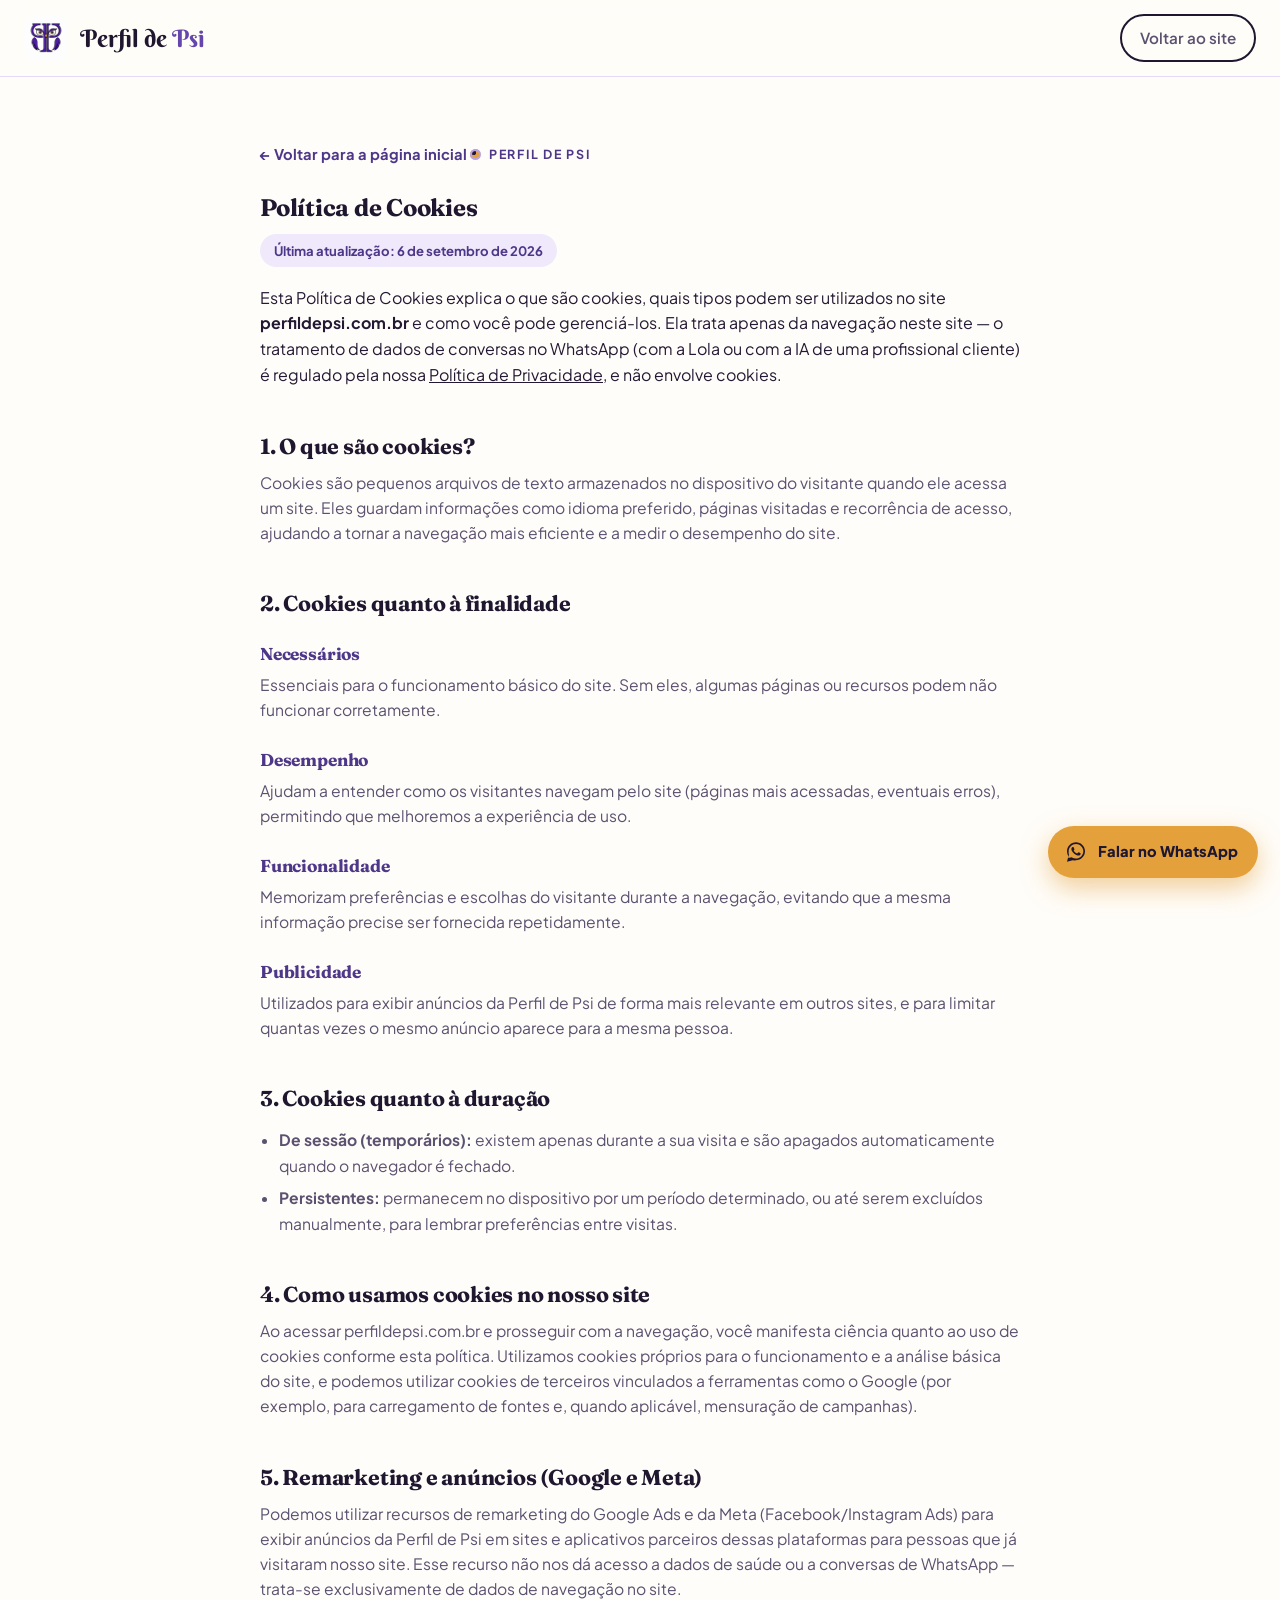
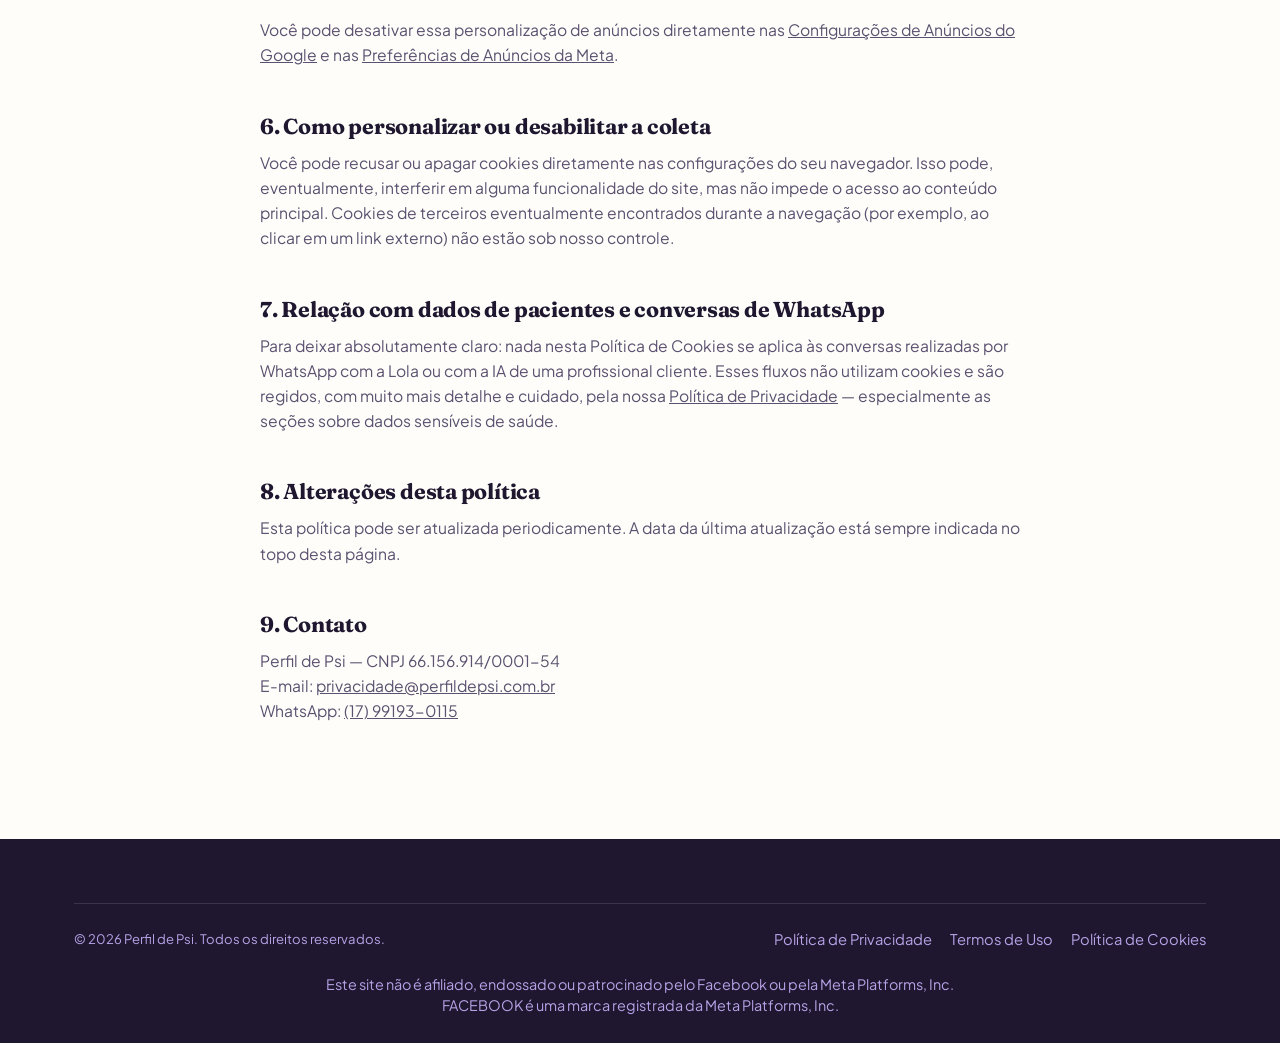
==== politica-de-cookies.html @ 1511a368 "Atualização 06/09" ====
<!DOCTYPE html>
<html lang="pt-BR">
<head>
<meta charset="UTF-8">
<meta name="viewport" content="width=device-width, initial-scale=1.0">
<title>Política de Cookies | Perfil de Psi</title>
<meta name="description" content="Política de Cookies da Perfil de Psi: o que são cookies, quais tipos usamos no site perfildepsi.com.br e como você pode gerenciar ou desabilitar sua coleta.">
<link rel="canonical" href="https://perfildepsi.com.br/politica-de-cookies.html">
<meta name="robots" content="index, follow">
<link rel="icon" type="image/png" href="/assets/favicon-64.png">
<link rel="preconnect" href="https://fonts.googleapis.com">
<link rel="preconnect" href="https://fonts.gstatic.com" crossorigin>
<link href="https://fonts.googleapis.com/css2?family=Fraunces:ital,opsz,wght@0,9..144,400;0,9..144,500;0,9..144,600;0,9..144,700;1,9..144,500&family=Plus+Jakarta+Sans:wght@400;500;600;700;800&family=Berkshire+Swash&display=swap" rel="stylesheet">
<link rel="stylesheet" href="/assets/style.css">
</head>
<body>

<header class="site-header">
  <div class="header-inner">
    <a href="/" class="brand" aria-label="Perfil de Psi — página inicial">
      <img src="/assets/logo-192.png" alt="Logotipo Perfil de Psi: coruja estilizada em lilás com olhos e bico em âmbar, formando as letras P e P" width="44" height="44">
      <span class="brand-word">Perfil de <em>Psi</em></span>
    </a>
    <nav class="main-nav is-open" aria-label="Navegação principal" style="position:static;display:flex;padding:0;">
      <a href="/" class="btn btn-ghost btn-sm">Voltar ao site</a>
    </nav>
  </div>
</header>

<main id="conteudo">
<section class="legal-page">
  <div class="container">
    <div class="legal-header">
      <a href="/" class="back-link">← Voltar para a página inicial</a>
      <p class="eyebrow">Perfil de Psi</p>
      <h1>Política de Cookies</h1>
      <p class="legal-updated">Última atualização: 6 de setembro de 2026</p>
      <p>Esta Política de Cookies explica o que são cookies, quais tipos podem ser utilizados no site <strong>perfildepsi.com.br</strong> e como você pode gerenciá-los. Ela trata apenas da navegação neste site — o tratamento de dados de conversas no WhatsApp (com a Lola ou com a IA de uma profissional cliente) é regulado pela nossa <a href="/politica-de-privacidade.html">Política de Privacidade</a>, e não envolve cookies.</p>
    </div>

    <div class="legal-body">

      <h2>1. O que são cookies?</h2>
      <p>Cookies são pequenos arquivos de texto armazenados no dispositivo do visitante quando ele acessa um site. Eles guardam informações como idioma preferido, páginas visitadas e recorrência de acesso, ajudando a tornar a navegação mais eficiente e a medir o desempenho do site.</p>

      <h2>2. Cookies quanto à finalidade</h2>
      <h3>Necessários</h3>
      <p>Essenciais para o funcionamento básico do site. Sem eles, algumas páginas ou recursos podem não funcionar corretamente.</p>
      <h3>Desempenho</h3>
      <p>Ajudam a entender como os visitantes navegam pelo site (páginas mais acessadas, eventuais erros), permitindo que melhoremos a experiência de uso.</p>
      <h3>Funcionalidade</h3>
      <p>Memorizam preferências e escolhas do visitante durante a navegação, evitando que a mesma informação precise ser fornecida repetidamente.</p>
      <h3>Publicidade</h3>
      <p>Utilizados para exibir anúncios da Perfil de Psi de forma mais relevante em outros sites, e para limitar quantas vezes o mesmo anúncio aparece para a mesma pessoa.</p>

      <h2>3. Cookies quanto à duração</h2>
      <ul>
        <li><strong>De sessão (temporários):</strong> existem apenas durante a sua visita e são apagados automaticamente quando o navegador é fechado.</li>
        <li><strong>Persistentes:</strong> permanecem no dispositivo por um período determinado, ou até serem excluídos manualmente, para lembrar preferências entre visitas.</li>
      </ul>

      <h2>4. Como usamos cookies no nosso site</h2>
      <p>Ao acessar perfildepsi.com.br e prosseguir com a navegação, você manifesta ciência quanto ao uso de cookies conforme esta política. Utilizamos cookies próprios para o funcionamento e a análise básica do site, e podemos utilizar cookies de terceiros vinculados a ferramentas como o Google (por exemplo, para carregamento de fontes e, quando aplicável, mensuração de campanhas).</p>

      <h2>5. Remarketing e anúncios (Google e Meta)</h2>
      <p>Podemos utilizar recursos de remarketing do Google Ads e da Meta (Facebook/Instagram Ads) para exibir anúncios da Perfil de Psi em sites e aplicativos parceiros dessas plataformas para pessoas que já visitaram nosso site. Esse recurso não nos dá acesso a dados de saúde ou a conversas de WhatsApp — trata-se exclusivamente de dados de navegação no site.</p>
      <p>Você pode desativar essa personalização de anúncios diretamente nas <a href="https://myadcenter.google.com/" target="_blank" rel="noopener">Configurações de Anúncios do Google</a> e nas <a href="https://www.facebook.com/adpreferences/ad_settings/" target="_blank" rel="noopener">Preferências de Anúncios da Meta</a>.</p>

      <h2>6. Como personalizar ou desabilitar a coleta</h2>
      <p>Você pode recusar ou apagar cookies diretamente nas configurações do seu navegador. Isso pode, eventualmente, interferir em alguma funcionalidade do site, mas não impede o acesso ao conteúdo principal. Cookies de terceiros eventualmente encontrados durante a navegação (por exemplo, ao clicar em um link externo) não estão sob nosso controle.</p>

      <h2>7. Relação com dados de pacientes e conversas de WhatsApp</h2>
      <p>Para deixar absolutamente claro: nada nesta Política de Cookies se aplica às conversas realizadas por WhatsApp com a Lola ou com a IA de uma profissional cliente. Esses fluxos não utilizam cookies e são regidos, com muito mais detalhe e cuidado, pela nossa <a href="/politica-de-privacidade.html">Política de Privacidade</a> — especialmente as seções sobre dados sensíveis de saúde.</p>

      <h2>8. Alterações desta política</h2>
      <p>Esta política pode ser atualizada periodicamente. A data da última atualização está sempre indicada no topo desta página.</p>

      <h2>9. Contato</h2>
      <p>Perfil de Psi — CNPJ 66.156.914/0001-54<br>
      E-mail: <a href="mailto:privacidade@perfildepsi.com.br">privacidade@perfildepsi.com.br</a><br>
      WhatsApp: <a href="https://wa.me/5517991930115">(17) 99193-0115</a></p>

    </div>
  </div>
</section>
</main>

<footer class="site-footer">
  <div class="container">
    <div class="footer-bottom">
      <span>© <span id="ano-atual">2026</span> Perfil de Psi. Todos os direitos reservados.</span>
      <span class="legal-links">
        <a href="/politica-de-privacidade.html">Política de Privacidade</a>
        <a href="/termos-de-uso.html">Termos de Uso</a>
        <a href="/politica-de-cookies.html">Política de Cookies</a>
      </span>
    </div>
    <p class="fb-disclaimer">Este site não é afiliado, endossado ou patrocinado pelo Facebook ou pela Meta Platforms, Inc. FACEBOOK é uma marca registrada da Meta Platforms, Inc.</p>
  </div>
</footer>

<a class="wa-float" href="https://wa.me/5517991930115?text=Ol%C3%A1%2C%20tenho%20uma%20d%C3%BAvida%20sobre%20cookies" target="_blank" rel="noopener" aria-label="Falar com a Perfil de Psi no WhatsApp">
  <svg viewBox="0 0 32 32" fill="currentColor" aria-hidden="true"><path d="M16.001 3C9.373 3 4 8.373 4 15c0 2.386.696 4.607 1.902 6.487L4 29l7.72-1.87A11.94 11.94 0 0016 27c6.628 0 12-5.373 12-12S22.629 3 16.001 3zm0 21.75c-1.976 0-3.83-.55-5.41-1.507l-.388-.232-4.59 1.112 1.146-4.47-.253-.408A9.71 9.71 0 016.25 15c0-5.376 4.375-9.75 9.751-9.75S25.75 9.624 25.75 15 21.377 24.75 16.001 24.75zm5.5-7.312c-.301-.151-1.784-.881-2.061-.981-.277-.101-.478-.151-.679.15-.202.302-.78.981-.957 1.183-.176.202-.352.227-.653.076-.301-.151-1.27-.468-2.42-1.49-.895-.798-1.5-1.784-1.676-2.085-.176-.302-.019-.465.132-.615.135-.135.301-.352.452-.529.15-.176.201-.302.301-.503.101-.202.05-.378-.025-.529-.076-.151-.679-1.636-.93-2.24-.245-.588-.494-.508-.679-.518-.176-.008-.377-.01-.578-.01-.202 0-.53.076-.807.378-.277.302-1.057 1.033-1.057 2.518s1.082 2.92 1.233 3.121c.151.202 2.13 3.253 5.16 4.562.721.311 1.283.497 1.722.636.723.23 1.381.198 1.901.12.58-.087 1.784-.729 2.036-1.433.251-.703.251-1.306.176-1.433-.075-.126-.276-.201-.577-.352z"/></svg>
  <span>Falar no WhatsApp</span>
</a>

<script src="/assets/main.js"></script>
</body>
</html>
---- assets/style.css ----
/* ==========================================================================
   Perfil de Psi — Design System
   Paleta: lilás profundo (identidade da logo) + âmbar (bico/olhos da coruja)
   Tipografia: Fraunces (display, editorial e acolhedora) + Plus Jakarta Sans (leitura/UI)
   ========================================================================== */

:root{
  --lilac-950:#1F1730;
  --lilac-900:#2C1F49;
  --lilac-800:#3D2B68;
  --lilac-700:#4E3789;
  --lilac-600:#6446AC;
  --lilac-500:#7C5CC4;
  --lilac-300:#B7A2E6;
  --lilac-100:#EFE9FB;
  --lilac-50:#F8F5FD;
  --amber-600:#C9821E;
  --amber-500:#E4A13B;
  --amber-300:#F2C879;
  --amber-100:#FCEFD9;
  --ink:#241934;
  --ink-soft:#5B5170;
  --paper:#FFFDF9;
  --white:#FFFFFF;
  --line:#E4DAF6;
  --shadow-sm:0 2px 10px rgba(44,31,73,.08);
  --shadow-md:0 12px 32px rgba(44,31,73,.14);
  --shadow-lg:0 24px 60px rgba(31,23,48,.22);
  --radius-sm:12px;
  --radius-md:20px;
  --radius-lg:32px;
  --font-display:"Fraunces", "Iowan Old Style", Georgia, serif;
  --font-logo:"Berkshire Swash", "Fraunces", cursive;
  --font-body:"Plus Jakarta Sans", -apple-system, BlinkMacSystemFont, "Segoe UI", sans-serif;
  --maxw:1180px;
}

*,*::before,*::after{box-sizing:border-box;}
html{scroll-behavior:smooth;}
@media (prefers-reduced-motion: reduce){
  html{scroll-behavior:auto;}
  *,*::before,*::after{animation-duration:.001ms !important;animation-iteration-count:1 !important;transition-duration:.001ms !important;scroll-behavior:auto !important;}
}

body{
  margin:0;
  font-family:var(--font-body);
  color:var(--ink);
  background:var(--paper);
  -webkit-font-smoothing:antialiased;
  line-height:1.6;
}

img{max-width:100%;display:block;}
a{color:inherit;}
h1,h2,h3,h4{
  font-family:var(--font-display);
  color:var(--lilac-950);
  margin:0 0 .5em;
  line-height:1.12;
  letter-spacing:-.01em;
}
p{margin:0 0 1em;}
.container{max-width:var(--maxw);margin:0 auto;padding:0 24px;}
.visually-hidden{position:absolute;width:1px;height:1px;overflow:hidden;clip:rect(0 0 0 0);white-space:nowrap;}
:focus-visible{outline:3px solid var(--amber-500);outline-offset:3px;border-radius:4px;}

/* ---------- Eyebrow / labels (motivo: olhar atento da coruja) ---------- */
.eyebrow{
  display:inline-flex;align-items:center;gap:8px;
  font-family:var(--font-body);
  font-weight:700;
  font-size:.78rem;
  letter-spacing:.14em;
  text-transform:uppercase;
  color:var(--lilac-700);
  margin-bottom:14px;
}
.eyebrow::before{
  content:"";
  width:11px;height:11px;border-radius:50%;
  background:radial-gradient(circle at 35% 35%, var(--ink) 0 2px, var(--amber-500) 2.5px 6px, transparent 6px);
  box-shadow:0 0 0 2px var(--lilac-300) inset;
  flex:none;
}

/* ---------- Buttons ---------- */
.btn{
  display:inline-flex;align-items:center;justify-content:center;gap:10px;
  font-family:var(--font-body);font-weight:700;font-size:1rem;
  padding:14px 26px;border-radius:999px;border:2px solid transparent;
  cursor:pointer;text-decoration:none;transition:transform .18s ease, box-shadow .18s ease, background .18s ease, color .18s ease;
  white-space:nowrap;
}
.btn:hover{transform:translateY(-2px);}
.btn-primary{background:var(--amber-500);color:var(--lilac-950);box-shadow:var(--shadow-sm);}
.btn-primary:hover{background:var(--amber-300);box-shadow:var(--shadow-md);}
.btn-amber{background:var(--amber-500);color:var(--lilac-950);box-shadow:var(--shadow-sm);}
.btn-amber:hover{background:var(--amber-300);box-shadow:var(--shadow-md);}
.btn-ghost{background:transparent;color:var(--lilac-950);border-color:var(--lilac-950);}
.btn-ghost:hover{background:var(--lilac-950);color:var(--white);}
.btn-sm{padding:10px 18px;font-size:.9rem;}
.btn-block{width:100%;}

/* ---------- Header ---------- */
.site-header{
  position:sticky;top:0;z-index:50;
  background:rgba(255,253,249,.88);
  backdrop-filter:saturate(160%) blur(10px);
  border-bottom:1px solid var(--line);
}
.header-inner{display:flex;align-items:center;justify-content:space-between;gap:24px;padding:14px 24px;}
.brand{display:flex;align-items:center;gap:12px;text-decoration:none;}
.brand img{width:44px;height:44px;border-radius:10px;}
.brand-word{font-family:var(--font-logo);font-weight:400;font-size:1.5rem;color:var(--lilac-950);letter-spacing:0;line-height:1;}
.brand-word em{font-style:normal;color:var(--lilac-600);}
.main-nav{display:flex;align-items:center;gap:30px;}
.main-nav ul{list-style:none;display:flex;gap:26px;margin:0;padding:0;}
.main-nav a{text-decoration:none;font-weight:600;font-size:.95rem;color:var(--ink-soft);transition:color .15s;}
.main-nav a:hover{color:var(--lilac-700);}
.nav-toggle{display:none;background:none;border:2px solid var(--lilac-950);border-radius:10px;padding:8px 10px;cursor:pointer;}
.nav-toggle span{display:block;width:22px;height:2px;background:var(--lilac-950);margin:4px 0;}

/* ---------- Hero ---------- */
.hero{
  position:relative;
  overflow:hidden;
  padding:76px 0 90px;
  background:
    radial-gradient(700px 420px at 82% -10%, var(--amber-100) 0%, transparent 60%),
    radial-gradient(900px 640px at -10% 10%, var(--lilac-100) 0%, transparent 55%),
    var(--paper);
}
.hero-grid{display:grid;grid-template-columns:1.05fr .95fr;gap:56px;align-items:center;}
.hero h1{font-size:clamp(2.3rem,4.2vw,3.6rem);}
.hero h1 .accent{color:var(--lilac-600);font-style:italic;font-optical-sizing:none;font-variation-settings:"opsz" 60,"wght" 500;}
.hero-sub{font-size:1.14rem;color:var(--ink-soft);max-width:52ch;margin-bottom:28px;}
.hero-ctas{display:flex;flex-wrap:wrap;gap:14px;margin-bottom:28px;}
.hero-trust{display:flex;flex-wrap:wrap;gap:10px 22px;font-size:.88rem;color:var(--ink-soft);font-weight:600;}
.hero-trust span{display:inline-flex;align-items:center;gap:8px;}
.hero-trust .dot{width:7px;height:7px;border-radius:50%;background:var(--amber-500);}
.hero-art{
  position:relative;
  aspect-ratio:1/1;
  border-radius:var(--radius-lg);
  background:linear-gradient(155deg, var(--lilac-800), var(--lilac-950) 68%);
  display:flex;align-items:center;justify-content:center;
  box-shadow:var(--shadow-lg);
  isolation:isolate;
}
.hero-art::before{
  content:"";position:absolute;inset:0;border-radius:inherit;
  background:radial-gradient(220px 220px at 30% 20%, rgba(228,161,59,.28), transparent 60%);
  z-index:0;
}
.hero-art img{width:100%;height:100%;object-fit:cover;position:relative;z-index:1;border-radius:inherit;}
.hero-art-caption{
  position:absolute;bottom:20px;left:20px;right:20px;
  color:var(--lilac-100);font-size:.82rem;font-weight:600;
  background:rgba(0,0,0,.18);backdrop-filter:blur(4px);
  padding:12px 16px;border-radius:var(--radius-sm);z-index:1;
}

/* ---------- Section basics ---------- */
section{padding:88px 0;}
.section-lilac{background:var(--lilac-100);}
.section-dark{background:var(--lilac-950);color:var(--lilac-100);}
.section-dark h2,.section-dark h3{color:var(--white);}
.section-head{max-width:680px;margin:0 auto 52px;text-align:center;}
.section-head h2{font-size:clamp(1.7rem,3vw,2.5rem);}
.section-head p{color:var(--ink-soft);font-size:1.06rem;}
.section-dark .section-head p{color:var(--lilac-300);}
.section-dark .eyebrow{color:var(--amber-300);}

/* ---------- Ethics strip ---------- */
.ethics-strip{
  background:var(--lilac-950);color:var(--lilac-100);
  padding:16px 0;font-size:.86rem;font-weight:600;
  border-bottom:3px solid var(--amber-500);
}
.ethics-strip .container{display:flex;align-items:center;gap:12px;flex-wrap:wrap;justify-content:center;text-align:center;}
.ethics-strip strong{color:var(--amber-300);}

/* ---------- Cards / services ---------- */
.grid-services{display:grid;grid-template-columns:repeat(auto-fit,minmax(280px,1fr));gap:26px;}
.card{
  background:var(--white);border:1px solid var(--line);border-radius:var(--radius-md);
  padding:32px 28px;box-shadow:var(--shadow-sm);
  display:flex;flex-direction:column;gap:14px;
  transition:transform .2s ease, box-shadow .2s ease;
}
.card:hover{transform:translateY(-4px);box-shadow:var(--shadow-md);}
.card-icon{
  width:52px;height:52px;border-radius:14px;
  background:var(--lilac-100);
  display:flex;align-items:center;justify-content:center;
  color:var(--lilac-700);flex:none;
}
.card-icon svg{width:26px;height:26px;}
.card h3{font-size:1.28rem;margin-bottom:2px;}
.card-tag{font-size:.74rem;font-weight:800;letter-spacing:.08em;text-transform:uppercase;color:var(--amber-600);}
.card p.desc{color:var(--ink-soft);font-size:.98rem;margin-bottom:4px;}
.card ul.features{list-style:none;margin:0 0 10px;padding:0;display:flex;flex-direction:column;gap:8px;}
.card ul.features li{font-size:.92rem;color:var(--ink-soft);display:flex;gap:9px;align-items:flex-start;}
.card ul.features li::before{content:"";width:6px;height:6px;border-radius:50%;background:var(--amber-500);margin-top:.55em;flex:none;}
.price-box{
  margin-top:auto;padding-top:16px;border-top:1px dashed var(--line);
  display:flex;flex-direction:column;gap:2px;
}
.price-box .price{font-family:var(--font-display);font-size:1.7rem;color:var(--lilac-950);font-weight:600;}
.price-box .price small{display:block;font-family:var(--font-body);font-size:.62em;font-weight:700;color:var(--ink-soft);letter-spacing:.02em;margin-bottom:4px;}
.price-box .price-note{font-size:.82rem;color:var(--ink-soft);}

/* Featured (CRM) card */
.card-featured{
  grid-column:1/-1;
  background:linear-gradient(155deg, var(--lilac-900), var(--lilac-700));
  color:var(--lilac-100);
  border:none;
  display:grid;grid-template-columns:1.3fr 1fr;gap:36px;align-items:center;
  padding:44px;
}
.card-featured h3{color:var(--white);font-size:1.9rem;}
.card-featured p{color:var(--lilac-300);}
.card-featured .card-tag{color:var(--amber-300);}
.card-featured ul.features li{color:var(--lilac-100);}
.card-featured ul.features li::before{background:var(--amber-500);}
.card-featured .price-box{border-top-color:rgba(255,255,255,.2);}
.card-featured .price-box .price{color:var(--white);}
.card-featured .price-box .price small{color:var(--lilac-100);}
.card-featured .price-box .price-note{color:var(--lilac-300);}
.card-featured-side{background:rgba(255,255,255,.06);border:1px solid rgba(255,255,255,.14);border-radius:var(--radius-md);padding:26px;}

/* ---------- Planos interativos + calculadora ---------- */
.plans-grid{display:grid;grid-template-columns:repeat(2,1fr);gap:18px;}
.plan-card{position:relative;display:block;cursor:pointer;}
.plan-card input.plan-check{position:absolute;opacity:0;width:1px;height:1px;}
.plan-card-inner{
  height:100%;background:var(--white);border:2px solid var(--line);border-radius:var(--radius-md);
  padding:22px;display:flex;flex-direction:column;gap:10px;
  transition:border-color .15s ease, box-shadow .15s ease, transform .15s ease;
}
.plan-card:hover .plan-card-inner{border-color:var(--lilac-300);}
.plan-card input.plan-check:checked ~ .plan-card-inner,
.plan-card input.plan-check:focus-visible ~ .plan-card-inner{
  border-color:var(--lilac-600);box-shadow:var(--shadow-md);background:var(--lilac-50);
}
.plan-check-icon{
  position:absolute;top:18px;right:18px;width:24px;height:24px;border-radius:7px;
  border:2px solid var(--line);background:var(--white);
  display:flex;align-items:center;justify-content:center;flex:none;transition:.15s;
}
.plan-check-icon::after{
  content:"";width:12px;height:7px;border-left:3px solid var(--white);border-bottom:3px solid var(--white);
  transform:rotate(-45deg) translateY(-1px);opacity:0;
}
.plan-card input.plan-check:checked ~ .plan-card-inner .plan-check-icon{background:var(--lilac-600);border-color:var(--lilac-600);}
.plan-card input.plan-check:checked ~ .plan-card-inner .plan-check-icon::after{opacity:1;}
.plan-tag{font-size:.72rem;font-weight:800;letter-spacing:.08em;text-transform:uppercase;color:var(--amber-600);padding-right:34px;}
.plan-card h3{font-size:1.16rem;margin-bottom:0;}
.plan-desc{color:var(--ink-soft);font-size:.9rem;margin:0;}
.plan-price-row{margin-top:auto;padding-top:14px;border-top:1px dashed var(--line);display:flex;flex-wrap:wrap;gap:16px;}
.plan-price-block{display:flex;flex-direction:column;gap:1px;}
.plan-price-label{font-size:.7rem;font-weight:800;letter-spacing:.04em;text-transform:uppercase;color:var(--ink-soft);}
.plan-price-value{font-family:var(--font-display);font-size:1.36rem;color:var(--lilac-950);font-weight:600;}
.plan-price-value small{font-family:var(--font-body);font-size:.6em;font-weight:700;color:var(--ink-soft);}
.plan-price-installment{font-size:.74rem;color:var(--ink-soft);}
.plan-pack-picker{display:flex;gap:8px;flex-wrap:wrap;margin-top:2px;}
.plan-pack-picker label{
  border:1.5px solid var(--line);border-radius:999px;padding:6px 12px;font-size:.78rem;font-weight:700;
  color:var(--ink-soft);cursor:pointer;transition:.15s;
}
.plan-pack-picker input{position:absolute;opacity:0;width:1px;height:1px;}
.plan-pack-picker input:checked + span{color:inherit;}
.plan-pack-picker label:has(input:checked){background:var(--lilac-600);border-color:var(--lilac-600);color:var(--white);}
.plan-card.plan-card-wide{grid-column:1/-1;}
.plan-card.plan-card-wide .plan-card-inner{flex-direction:row;align-items:center;gap:28px;}
.plan-card.plan-card-wide .plan-card-text{flex:1.3;}
.plan-card.plan-card-wide .plan-price-row{flex-direction:column;border-top:none;padding-top:0;margin-top:0;flex:1;border-left:1px dashed var(--line);padding-left:24px;}

.plan-calculator{
  margin-top:34px;background:var(--lilac-950);border-radius:var(--radius-lg);padding:34px;color:var(--lilac-100);
}
.calc-header h3{color:var(--white);font-size:1.25rem;margin-bottom:4px;}
.calc-header p{color:var(--lilac-300);font-size:.92rem;margin:0;}
.calc-selected{list-style:none;margin:18px 0;padding:0;display:flex;flex-wrap:wrap;gap:8px;}
.calc-selected li{background:rgba(255,255,255,.09);border:1px solid rgba(255,255,255,.14);border-radius:999px;padding:6px 14px;font-size:.82rem;font-weight:600;}
.calc-totals{display:grid;grid-template-columns:1fr 1fr;gap:22px;margin:20px 0 26px;}
.calc-total-label{font-size:.72rem;font-weight:800;letter-spacing:.06em;text-transform:uppercase;color:var(--amber-300);margin-bottom:8px;}
.calc-toggle{display:inline-flex;background:rgba(255,255,255,.09);border-radius:999px;padding:3px;margin-bottom:10px;gap:2px;}
.calc-toggle-btn{border:none;background:transparent;color:var(--lilac-300);font-size:.74rem;font-weight:700;padding:6px 12px;border-radius:999px;cursor:pointer;}
.calc-toggle-btn.is-active{background:var(--amber-500);color:var(--lilac-950);}
.calc-total-value{font-family:var(--font-display);font-size:1.9rem;color:var(--white);}
.calc-total-value small{font-family:var(--font-body);font-size:.5em;color:var(--lilac-300);font-weight:700;}
.calc-total-note{font-size:.78rem;color:var(--lilac-300);margin-top:4px;}
#calc-cta{font-size:1rem;}
@media (max-width:700px){
  .plans-grid{grid-template-columns:repeat(2,1fr);gap:10px;}
  .plan-card-inner{padding:14px;gap:6px;border-radius:var(--radius-sm);}
  .plan-tag{font-size:.6rem;padding-right:26px;}
  .plan-card h3{font-size:.92rem;line-height:1.2;}
  .plan-desc{display:none;}
  .plan-price-value{font-size:1.02rem;}
  .plan-price-label{font-size:.58rem;}
  .plan-price-installment{font-size:.62rem;}
  .plan-check-icon{width:19px;height:19px;top:10px;right:10px;}
  .plan-price-row{gap:8px;padding-top:8px;}
  .plan-card.plan-card-wide{grid-column:span 2;}
  .plan-card.plan-card-wide .plan-card-inner{flex-direction:column;align-items:stretch;}
  .plan-card.plan-card-wide .plan-price-row{border-left:none;border-top:1px dashed var(--line);padding-left:0;padding-top:8px;flex-direction:row;flex-wrap:wrap;}
  .calc-totals{grid-template-columns:1fr;gap:16px;}
  .plan-calculator{padding:20px;}
}

/* ---------- Steps / process ---------- */
.steps{display:grid;grid-template-columns:repeat(auto-fit,minmax(230px,1fr));gap:0;counter-reset:step;}
.step{position:relative;padding:0 22px 0 0;}
.step:not(:last-child)::after{
  content:"";position:absolute;top:26px;right:-13px;width:26px;height:2px;
  background:repeating-linear-gradient(90deg, var(--lilac-300) 0 6px, transparent 6px 11px);
  display:none;
}
@media (min-width:900px){.step:not(:last-child)::after{display:block;}}
.step-num{
  counter-increment:step;
  width:52px;height:52px;border-radius:50%;
  background:var(--lilac-950);color:var(--amber-300);
  display:flex;align-items:center;justify-content:center;
  font-family:var(--font-display);font-size:1.3rem;margin-bottom:16px;
}
.step-num::before{content:counter(step);}
.step h3{font-size:1.14rem;}
.step p{color:var(--ink-soft);font-size:.94rem;}

/* ---------- FAQ ---------- */
.faq{max-width:800px;margin:0 auto;display:flex;flex-direction:column;gap:14px;}
.faq details{background:var(--white);border:1px solid var(--line);border-radius:var(--radius-sm);padding:6px 22px;}
.faq summary{cursor:pointer;padding:16px 0;font-weight:700;font-size:1.02rem;list-style:none;display:flex;justify-content:space-between;gap:16px;align-items:center;}
.faq summary::-webkit-details-marker{display:none;}
.faq summary::after{content:"+";font-size:1.4rem;color:var(--lilac-600);flex:none;}
.faq details[open] summary::after{content:"–";}
.faq details p{color:var(--ink-soft);padding-bottom:18px;margin:0;}

/* ---------- CTA band ---------- */
.cta-band{
  background:linear-gradient(120deg, var(--lilac-950), var(--lilac-800));
  border-radius:var(--radius-lg);
  padding:56px;display:flex;align-items:center;justify-content:space-between;gap:30px;flex-wrap:wrap;
  color:var(--white);
}
.cta-band h2{color:var(--white);font-size:clamp(1.5rem,2.6vw,2.1rem);margin-bottom:6px;}
.cta-band p{color:var(--lilac-300);margin:0;}

/* ---------- Footer ---------- */
.site-footer{background:var(--lilac-950);color:var(--lilac-300);padding:64px 0 26px;}
.footer-grid{display:grid;grid-template-columns:1.4fr 1fr 1fr 1fr;gap:40px;margin-bottom:48px;}
.footer-brand{display:flex;align-items:center;gap:10px;margin-bottom:14px;}
.footer-brand img{width:38px;height:38px;border-radius:9px;}
.footer-brand span{font-family:var(--font-logo);font-weight:400;color:var(--white);font-size:1.35rem;}
.site-footer p{font-size:.9rem;color:var(--lilac-300);}
.site-footer h4{color:var(--white);font-family:var(--font-body);font-size:.82rem;letter-spacing:.08em;text-transform:uppercase;margin-bottom:16px;}
.site-footer ul{list-style:none;margin:0;padding:0;display:flex;flex-direction:column;gap:10px;}
.site-footer a{color:var(--lilac-300);text-decoration:none;font-size:.92rem;}
.site-footer a:hover{color:var(--amber-300);}
.footer-social{display:flex;flex-direction:column;gap:12px;}
.footer-social a{display:flex;align-items:center;gap:10px;}
.footer-social svg{width:20px;height:20px;flex:none;color:var(--lilac-300);transition:color .15s;}
.footer-social a:hover svg{color:var(--amber-300);}
.footer-bottom{border-top:1px solid rgba(255,255,255,.12);padding-top:24px;display:flex;flex-wrap:wrap;gap:14px;justify-content:space-between;font-size:.82rem;color:var(--lilac-300)/70;}
.footer-bottom .legal-links{display:flex;gap:18px;flex-wrap:wrap;}
.fb-disclaimer{font-size:.74rem;color:rgba(183,162,230,.55);text-align:center;margin:22px auto 0;max-width:680px;line-height:1.5;}

/* ---------- WhatsApp float button ---------- */
.wa-float{
  position:fixed;right:22px;bottom:22px;z-index:60;
  display:flex;align-items:center;gap:10px;
  background:var(--amber-500);color:var(--lilac-950);text-decoration:none;
  padding:14px 20px 14px 16px;border-radius:999px;
  box-shadow:0 10px 26px rgba(228,161,59,.5);
  font-weight:800;font-size:.92rem;
  animation:wa-pop .5s ease .3s both;
}
.wa-float svg{width:24px;height:24px;flex:none;color:var(--lilac-950);}
.wa-float:hover{background:var(--amber-300);}
@keyframes wa-pop{from{transform:translateY(16px);opacity:0;}to{transform:translateY(0);opacity:1;}}
@media (max-width:600px){
  .wa-float span{display:none;}
  .wa-float{padding:14px;}
}

/* ---------- Páginas de oferta (landing pages estratégicas) ---------- */
.offer-hero{
  padding:64px 0 70px;
  background:
    radial-gradient(700px 420px at 82% -10%, var(--amber-100) 0%, transparent 60%),
    radial-gradient(900px 640px at -10% 10%, var(--lilac-100) 0%, transparent 55%),
    var(--paper);
}
.offer-badge{
  display:inline-block;background:var(--lilac-950);color:var(--amber-300);
  font-size:.76rem;font-weight:800;letter-spacing:.06em;text-transform:uppercase;
  padding:7px 16px;border-radius:999px;margin-bottom:16px;
}
.offer-hero h1{font-size:clamp(2rem,3.6vw,3.1rem);max-width:16ch;}
.offer-hero .hero-sub{max-width:58ch;}
.offer-not-badge{
  display:inline-flex;align-items:center;gap:8px;font-size:.86rem;color:var(--ink-soft);
  background:var(--white);border:1px solid var(--line);border-radius:999px;padding:8px 16px;margin-top:6px;
}

.avatar-check{list-style:none;margin:0;padding:0;display:grid;grid-template-columns:repeat(auto-fit,minmax(230px,1fr));gap:12px;}
.avatar-check li{
  display:flex;gap:10px;align-items:flex-start;background:var(--white);border:1px solid var(--line);
  border-radius:var(--radius-sm);padding:16px 18px;font-size:.94rem;color:var(--ink);font-weight:600;
}
.avatar-check li::before{content:"✓";color:var(--white);background:var(--lilac-600);width:20px;height:20px;border-radius:50%;flex:none;display:flex;align-items:center;justify-content:center;font-size:.72rem;margin-top:1px;}

.diag-questions{list-style:none;margin:0;padding:0;display:flex;flex-direction:column;gap:0;border-top:1px solid var(--line);}
.diag-questions li{display:flex;gap:16px;padding:16px 0;border-bottom:1px solid var(--line);font-size:.96rem;}
.diag-questions li strong{flex:none;width:120px;color:var(--lilac-700);font-size:.78rem;font-weight:800;letter-spacing:.04em;text-transform:uppercase;}
.diag-questions li span{color:var(--ink-soft);}

.funnel-stepper{display:flex;flex-wrap:wrap;gap:10px;justify-content:center;}
.funnel-stepper .fs-step{
  flex:1 1 110px;text-align:center;padding:16px 10px;border-radius:var(--radius-sm);
  background:rgba(255,255,255,.06);border:1px solid rgba(255,255,255,.14);color:var(--lilac-300);font-size:.82rem;font-weight:700;
  position:relative;
}
.funnel-stepper .fs-step.is-active{background:var(--amber-500);color:var(--lilac-950);border-color:var(--amber-500);}
.funnel-stepper .fs-step .fs-num{display:block;font-family:var(--font-display);font-size:1.1rem;margin-bottom:4px;}

.guarantee-list{list-style:none;margin:0;padding:0;display:grid;grid-template-columns:repeat(auto-fit,minmax(260px,1fr));gap:14px;}
.guarantee-list li{display:flex;gap:12px;background:var(--white);border:1px solid var(--line);border-radius:var(--radius-sm);padding:16px 18px;font-size:.92rem;color:var(--ink-soft);}
.guarantee-list li::before{content:"⚙";flex:none;color:var(--lilac-600);font-size:1.1rem;}

.kpi-grid{display:grid;grid-template-columns:repeat(auto-fit,minmax(200px,1fr));gap:14px;}
.kpi-card{background:rgba(255,255,255,.06);border:1px solid rgba(255,255,255,.14);border-radius:var(--radius-sm);padding:18px;}
.kpi-card .kpi-stage{font-size:.7rem;font-weight:800;letter-spacing:.06em;text-transform:uppercase;color:var(--amber-300);margin-bottom:6px;}
.kpi-card p{color:var(--lilac-100);font-size:.92rem;margin:0;}

.no-promise-note{
  background:var(--amber-100);border:1px solid var(--amber-300);border-radius:var(--radius-sm);
  padding:16px 20px;font-size:.9rem;color:var(--ink);display:flex;gap:12px;align-items:flex-start;
}
.no-promise-note strong{color:var(--amber-600);}

.offer-nav-back{display:inline-flex;align-items:center;gap:8px;color:var(--lilac-700);font-weight:700;text-decoration:none;font-size:.9rem;}
.offer-cta-sticky-note{font-size:.82rem;color:var(--ink-soft);margin-top:10px;}

@media (max-width:760px){
  .funnel-stepper{gap:6px;}
  .funnel-stepper .fs-step{font-size:.72rem;padding:10px 6px;flex-basis:auto;}
  .diag-questions li{flex-direction:column;gap:4px;}
  .diag-questions li strong{width:auto;}
}

/* ---------- Planos em 3 colunas (pricing cards) ---------- */
.pricing-grid{display:grid;grid-template-columns:repeat(3,1fr);gap:24px;align-items:stretch;}
.price-card{
  background:var(--lilac-950);border:1px solid rgba(255,255,255,.12);border-radius:var(--radius-lg);
  padding:36px 30px;color:var(--lilac-100);display:flex;flex-direction:column;gap:18px;position:relative;
}
.price-card.is-ideal{border-color:var(--amber-500);box-shadow:0 0 0 1px var(--amber-500),var(--shadow-lg);}
.price-badge{
  position:absolute;top:-14px;left:50%;transform:translateX(-50%);
  background:var(--amber-500);color:var(--lilac-950);font-size:.72rem;font-weight:800;
  letter-spacing:.06em;text-transform:uppercase;padding:6px 18px;border-radius:999px;white-space:nowrap;
}
.price-card h3{color:var(--white);font-size:1.5rem;margin-bottom:0;}
.price-card .price-for{color:var(--amber-300);font-weight:700;font-size:.92rem;margin:0;}
.price-checklist{list-style:none;margin:0;padding:0;display:flex;flex-direction:column;gap:11px;flex:1;}
.price-checklist li{display:flex;gap:10px;font-size:.9rem;color:var(--lilac-100);align-items:flex-start;line-height:1.45;}
.price-checklist li::before{content:"✓";color:var(--amber-400,#E4A13B);font-weight:800;flex:none;margin-top:1px;}
.price-checklist li.is-inherit{color:var(--lilac-300);font-style:italic;font-size:.83rem;padding-top:2px;border-top:1px dashed rgba(255,255,255,.15);margin-top:2px;}
.price-checklist li.is-inherit::before{content:"";}
@media (max-width:900px){
  .pricing-grid{grid-template-columns:1fr;gap:40px;}
  .price-card.is-ideal{order:-1;}
}

/* ---------- Legal pages ---------- */
.legal-page{padding:64px 0 100px;}
.legal-header{max-width:760px;margin:0 auto 40px;}
.legal-header .eyebrow{color:var(--lilac-700);}
.legal-body{max-width:760px;margin:0 auto;}
.legal-body h2{font-size:1.35rem;margin-top:2.2em;}
.legal-body h3{font-size:1.08rem;margin-top:1.6em;color:var(--lilac-700);}
.legal-body p,.legal-body li{color:var(--ink-soft);font-size:.98rem;}
.legal-body ul{padding-left:1.2em;}
.legal-body li{margin-bottom:.5em;}
.legal-updated{display:inline-block;background:var(--lilac-100);color:var(--lilac-700);font-weight:700;font-size:.82rem;padding:6px 14px;border-radius:999px;margin-bottom:18px;}
.back-link{display:inline-flex;align-items:center;gap:8px;color:var(--lilac-700);font-weight:700;text-decoration:none;margin-bottom:28px;font-size:.92rem;}
.back-link:hover{color:var(--lilac-950);}

/* ---------- Utilities / responsive ---------- */
@media (max-width:980px){
  .hero-grid{grid-template-columns:1fr;}
  .hero-art{max-width:420px;margin:0 auto;}
  .card-featured{grid-template-columns:1fr;}
  .footer-grid{grid-template-columns:1fr 1fr;}
}
@media (max-width:760px){
  .main-nav{position:fixed;inset:70px 0 0 0;background:var(--paper);flex-direction:column;align-items:flex-start;padding:30px 24px;display:none;overflow-y:auto;}
  .main-nav.is-open{display:flex;}
  .main-nav ul{flex-direction:column;gap:6px;width:100%;}
  .main-nav ul a{display:block;padding:14px 4px;border-bottom:1px solid var(--line);}
  .main-nav .btn{width:100%;margin-top:14px;}
  .nav-toggle{display:block;}
  section{padding:60px 0;}
  .cta-band{padding:34px 26px;}
  .footer-grid{grid-template-columns:1fr;gap:30px;}
}
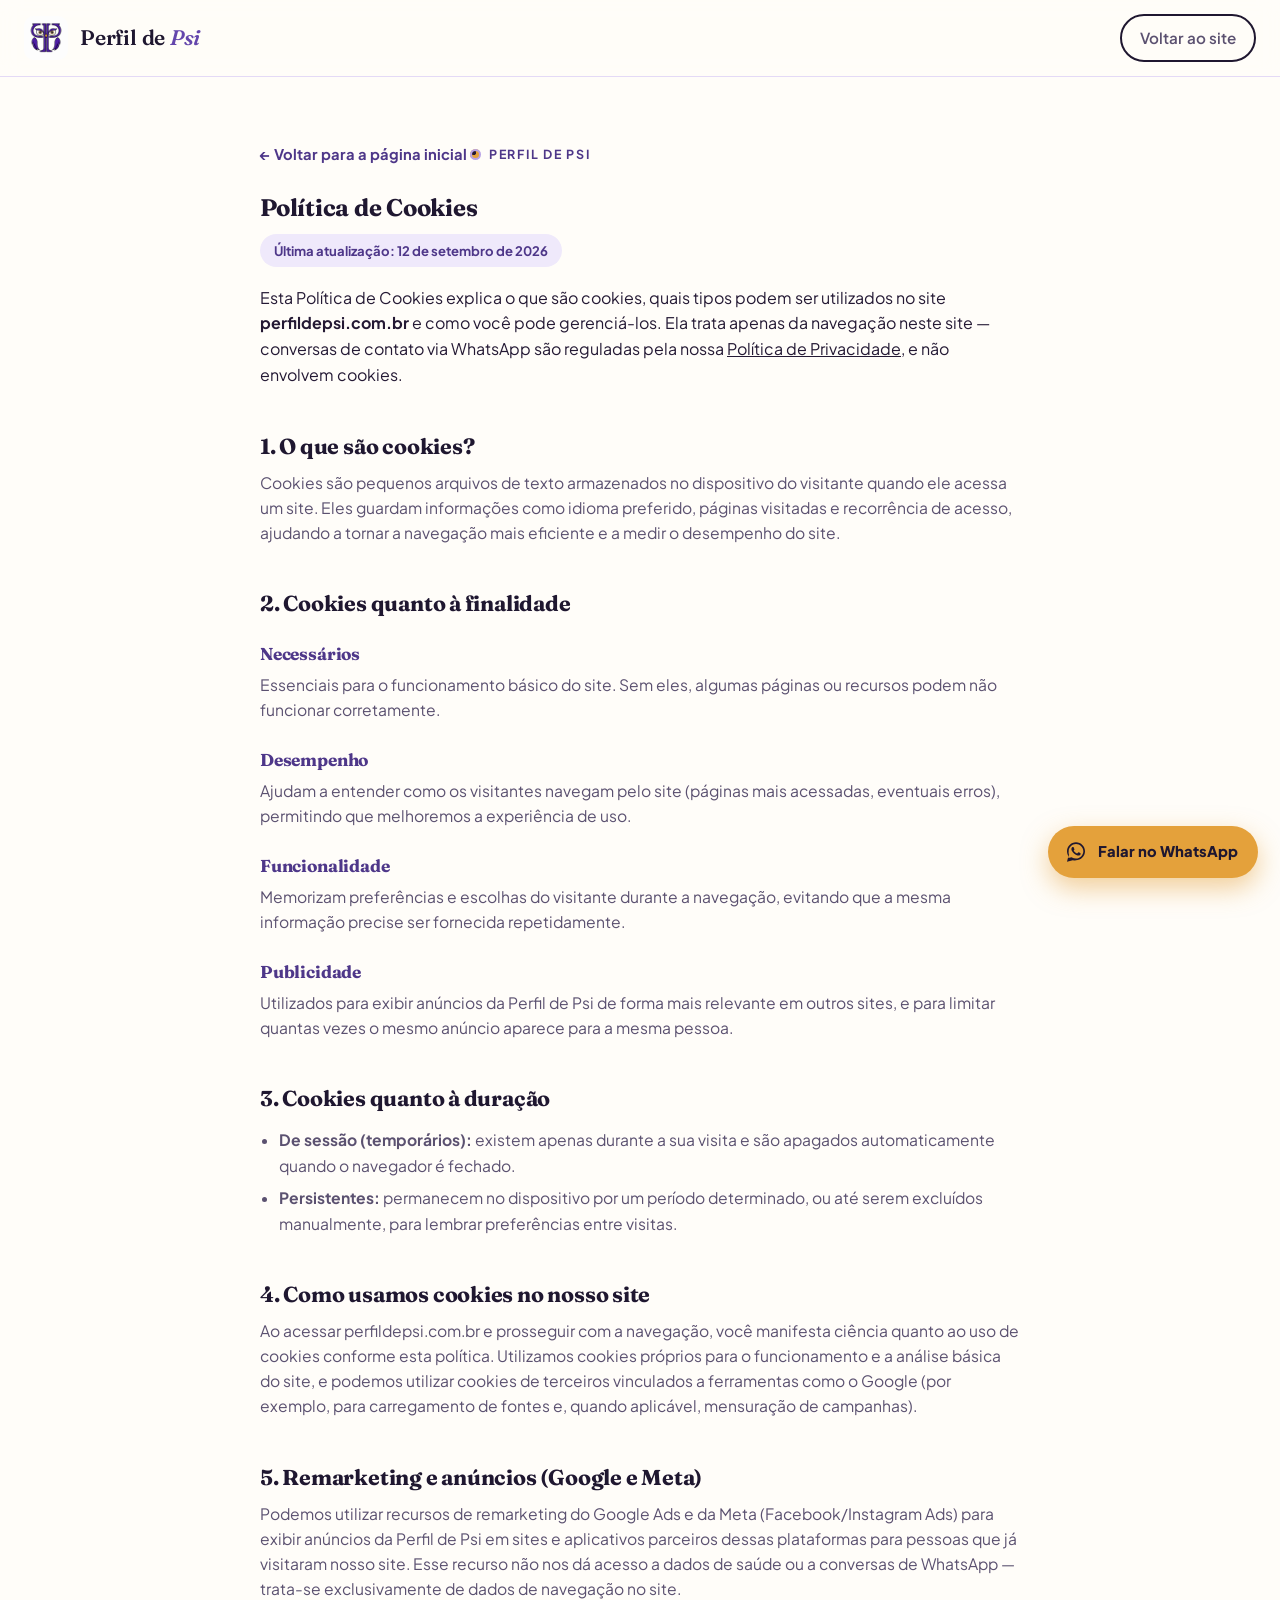
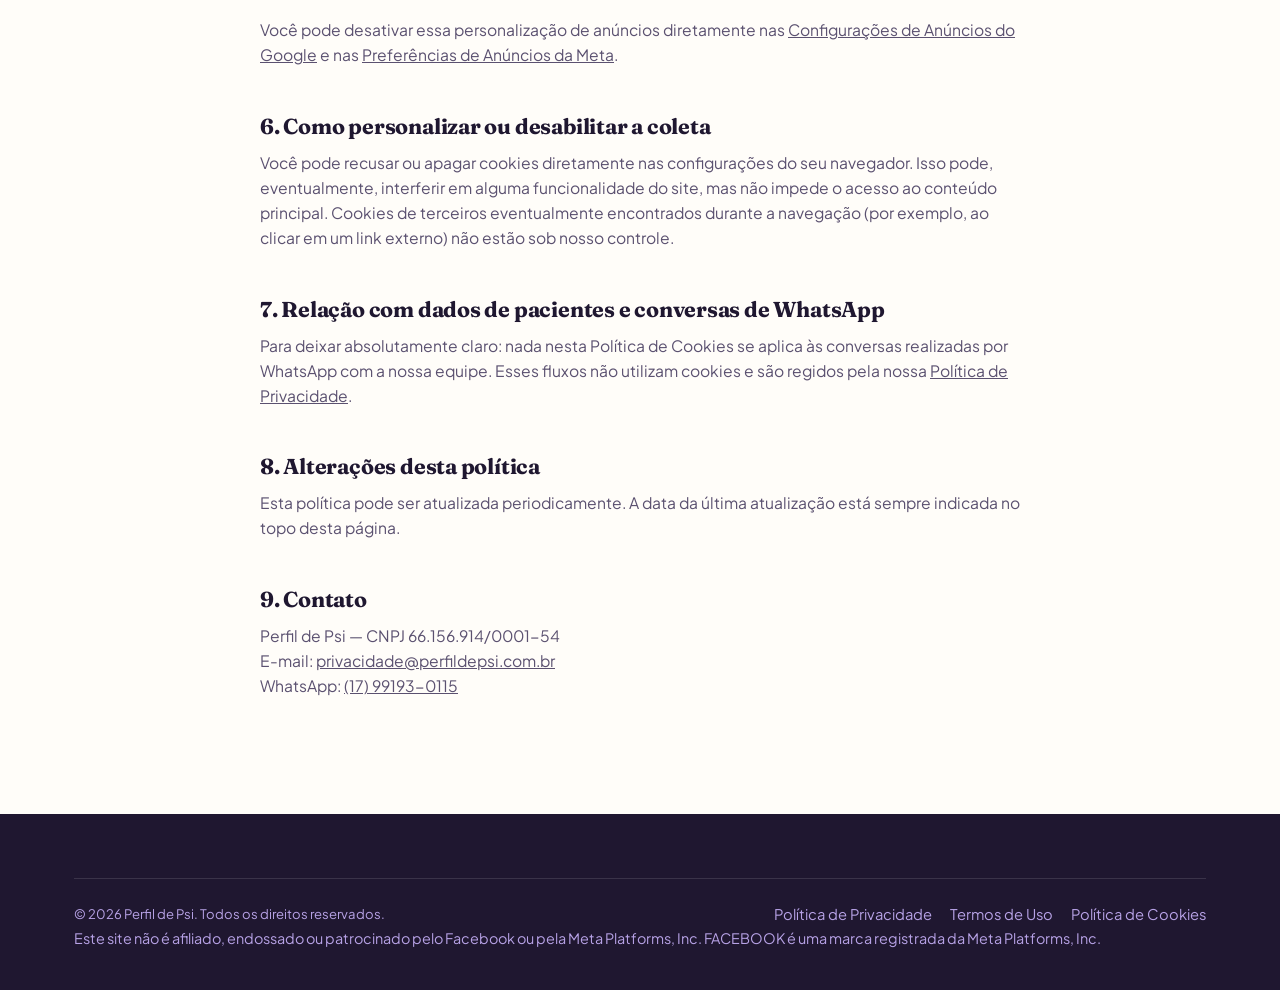
==== commit da28ecab: "12/09" ====
--- a/politica-de-cookies.html
+++ b/politica-de-cookies.html
@@ -34,8 +34,8 @@
       <a href="/" class="back-link">← Voltar para a página inicial</a>
       <p class="eyebrow">Perfil de Psi</p>
       <h1>Política de Cookies</h1>
-      <p class="legal-updated">Última atualização: 6 de setembro de 2026</p>
-      <p>Esta Política de Cookies explica o que são cookies, quais tipos podem ser utilizados no site <strong>perfildepsi.com.br</strong> e como você pode gerenciá-los. Ela trata apenas da navegação neste site — o tratamento de dados de conversas no WhatsApp (com a Lola ou com a IA de uma profissional cliente) é regulado pela nossa <a href="/politica-de-privacidade.html">Política de Privacidade</a>, e não envolve cookies.</p>
+      <p class="legal-updated">Última atualização: 12 de setembro de 2026</p>
+      <p>Esta Política de Cookies explica o que são cookies, quais tipos podem ser utilizados no site <strong>perfildepsi.com.br</strong> e como você pode gerenciá-los. Ela trata apenas da navegação neste site — conversas de contato via WhatsApp são reguladas pela nossa <a href="/politica-de-privacidade.html">Política de Privacidade</a>, e não envolvem cookies.</p>
     </div>
 
     <div class="legal-body">
@@ -70,7 +70,7 @@
       <p>Você pode recusar ou apagar cookies diretamente nas configurações do seu navegador. Isso pode, eventualmente, interferir em alguma funcionalidade do site, mas não impede o acesso ao conteúdo principal. Cookies de terceiros eventualmente encontrados durante a navegação (por exemplo, ao clicar em um link externo) não estão sob nosso controle.</p>
 
       <h2>7. Relação com dados de pacientes e conversas de WhatsApp</h2>
-      <p>Para deixar absolutamente claro: nada nesta Política de Cookies se aplica às conversas realizadas por WhatsApp com a Lola ou com a IA de uma profissional cliente. Esses fluxos não utilizam cookies e são regidos, com muito mais detalhe e cuidado, pela nossa <a href="/politica-de-privacidade.html">Política de Privacidade</a> — especialmente as seções sobre dados sensíveis de saúde.</p>
+      <p>Para deixar absolutamente claro: nada nesta Política de Cookies se aplica às conversas realizadas por WhatsApp com a nossa equipe. Esses fluxos não utilizam cookies e são regidos pela nossa <a href="/politica-de-privacidade.html">Política de Privacidade</a>.</p>
 
       <h2>8. Alterações desta política</h2>
       <p>Esta política pode ser atualizada periodicamente. A data da última atualização está sempre indicada no topo desta página.</p>
--- a/assets/style.css
+++ b/assets/style.css
@@ -30,7 +30,6 @@
   --radius-md:20px;
   --radius-lg:32px;
   --font-display:"Fraunces", "Iowan Old Style", Georgia, serif;
-  --font-logo:"Berkshire Swash", "Fraunces", cursive;
   --font-body:"Plus Jakarta Sans", -apple-system, BlinkMacSystemFont, "Segoe UI", sans-serif;
   --maxw:1180px;
 }
@@ -105,15 +104,21 @@
 /* ---------- Header ---------- */
 .site-header{
   position:sticky;top:0;z-index:50;
+  border-bottom:1px solid var(--line);
+  isolation:isolate;
+}
+.site-header::before{
+  content:"";
+  position:absolute;inset:0;
   background:rgba(255,253,249,.88);
   backdrop-filter:saturate(160%) blur(10px);
-  border-bottom:1px solid var(--line);
+  z-index:-1;
 }
 .header-inner{display:flex;align-items:center;justify-content:space-between;gap:24px;padding:14px 24px;}
 .brand{display:flex;align-items:center;gap:12px;text-decoration:none;}
 .brand img{width:44px;height:44px;border-radius:10px;}
-.brand-word{font-family:var(--font-logo);font-weight:400;font-size:1.5rem;color:var(--lilac-950);letter-spacing:0;line-height:1;}
-.brand-word em{font-style:normal;color:var(--lilac-600);}
+.brand-word{font-family:var(--font-display);font-weight:600;font-size:1.32rem;color:var(--lilac-950);letter-spacing:-.01em;}
+.brand-word em{font-style:italic;color:var(--lilac-600);}
 .main-nav{display:flex;align-items:center;gap:30px;}
 .main-nav ul{list-style:none;display:flex;gap:26px;margin:0;padding:0;}
 .main-nav a{text-decoration:none;font-weight:600;font-size:.95rem;color:var(--ink-soft);transition:color .15s;}
@@ -133,7 +138,7 @@
 }
 .hero-grid{display:grid;grid-template-columns:1.05fr .95fr;gap:56px;align-items:center;}
 .hero h1{font-size:clamp(2.3rem,4.2vw,3.6rem);}
-.hero h1 .accent{color:var(--lilac-600);font-style:italic;font-optical-sizing:none;font-variation-settings:"opsz" 60,"wght" 500;}
+.hero h1 .accent{color:var(--lilac-600);font-style:italic;}
 .hero-sub{font-size:1.14rem;color:var(--ink-soft);max-width:52ch;margin-bottom:28px;}
 .hero-ctas{display:flex;flex-wrap:wrap;gap:14px;margin-bottom:28px;}
 .hero-trust{display:flex;flex-wrap:wrap;gap:10px 22px;font-size:.88rem;color:var(--ink-soft);font-weight:600;}
@@ -356,7 +361,7 @@
 .footer-grid{display:grid;grid-template-columns:1.4fr 1fr 1fr 1fr;gap:40px;margin-bottom:48px;}
 .footer-brand{display:flex;align-items:center;gap:10px;margin-bottom:14px;}
 .footer-brand img{width:38px;height:38px;border-radius:9px;}
-.footer-brand span{font-family:var(--font-logo);font-weight:400;color:var(--white);font-size:1.35rem;}
+.footer-brand span{font-family:var(--font-display);color:var(--white);font-size:1.15rem;}
 .site-footer p{font-size:.9rem;color:var(--lilac-300);}
 .site-footer h4{color:var(--white);font-family:var(--font-body);font-size:.82rem;letter-spacing:.08em;text-transform:uppercase;margin-bottom:16px;}
 .site-footer ul{list-style:none;margin:0;padding:0;display:flex;flex-direction:column;gap:10px;}
@@ -368,7 +373,6 @@
 .footer-social a:hover svg{color:var(--amber-300);}
 .footer-bottom{border-top:1px solid rgba(255,255,255,.12);padding-top:24px;display:flex;flex-wrap:wrap;gap:14px;justify-content:space-between;font-size:.82rem;color:var(--lilac-300)/70;}
 .footer-bottom .legal-links{display:flex;gap:18px;flex-wrap:wrap;}
-.fb-disclaimer{font-size:.74rem;color:rgba(183,162,230,.55);text-align:center;margin:22px auto 0;max-width:680px;line-height:1.5;}
 
 /* ---------- WhatsApp float button ---------- */
 .wa-float{
@@ -455,7 +459,7 @@
 }
 
 /* ---------- Planos em 3 colunas (pricing cards) ---------- */
-.pricing-grid{display:grid;grid-template-columns:repeat(3,1fr);gap:24px;align-items:stretch;}
+.pricing-grid{display:grid;grid-template-columns:repeat(2,1fr);gap:28px;align-items:stretch;max-width:880px;margin:0 auto;}
 .price-card{
   background:var(--lilac-950);border:1px solid rgba(255,255,255,.12);border-radius:var(--radius-lg);
   padding:36px 30px;color:var(--lilac-100);display:flex;flex-direction:column;gap:18px;position:relative;
@@ -477,6 +481,32 @@
   .pricing-grid{grid-template-columns:1fr;gap:40px;}
   .price-card.is-ideal{order:-1;}
 }
+
+/* ---------- Fotos avulsas (porta de entrada) ---------- */
+.grid-packs{display:grid;grid-template-columns:repeat(auto-fit,minmax(220px,1fr));gap:22px;max-width:900px;margin:0 auto;}
+.pack-card{background:var(--white);border:1px solid var(--line);border-radius:var(--radius-md);padding:28px 24px;text-align:center;box-shadow:var(--shadow-sm);}
+.pack-card .pack-name{font-weight:800;color:var(--lilac-700);font-size:.8rem;letter-spacing:.06em;text-transform:uppercase;margin-bottom:10px;}
+.pack-card .pack-price{font-family:var(--font-display);font-size:2.2rem;color:var(--lilac-950);margin-bottom:6px;}
+.pack-card .pack-desc{color:var(--ink-soft);font-size:.9rem;margin-bottom:18px;}
+.pack-card.is-popular{border-color:var(--amber-500);position:relative;box-shadow:var(--shadow-md);}
+.pack-card.is-popular::before{
+  content:"Mais escolhido";position:absolute;top:-13px;left:50%;transform:translateX(-50%);
+  background:var(--amber-500);color:var(--lilac-950);font-size:.7rem;font-weight:800;
+  padding:5px 14px;border-radius:999px;letter-spacing:.04em;
+}
+
+/* ---------- Callout de valor a longo prazo ---------- */
+.longterm-callout{
+  max-width:880px;margin:36px auto 0;background:var(--lilac-100);border:1px solid var(--lilac-300);
+  border-radius:var(--radius-md);padding:26px 30px;display:flex;gap:18px;align-items:flex-start;
+}
+.longterm-callout svg{width:28px;height:28px;flex:none;color:var(--lilac-700);margin-top:2px;}
+.longterm-callout h3{font-size:1.05rem;margin-bottom:6px;color:var(--lilac-950);}
+.longterm-callout p{color:var(--ink-soft);font-size:.92rem;margin:0;}
+
+/* ---------- Instagram embed no hero ---------- */
+.hero-video-wrap{max-width:400px;margin:0 auto;}
+.hero-video-caption{color:var(--ink-soft);font-size:.92rem;text-align:center;margin-top:16px;padding:0;}
 
 /* ---------- Legal pages ---------- */
 .legal-page{padding:64px 0 100px;}
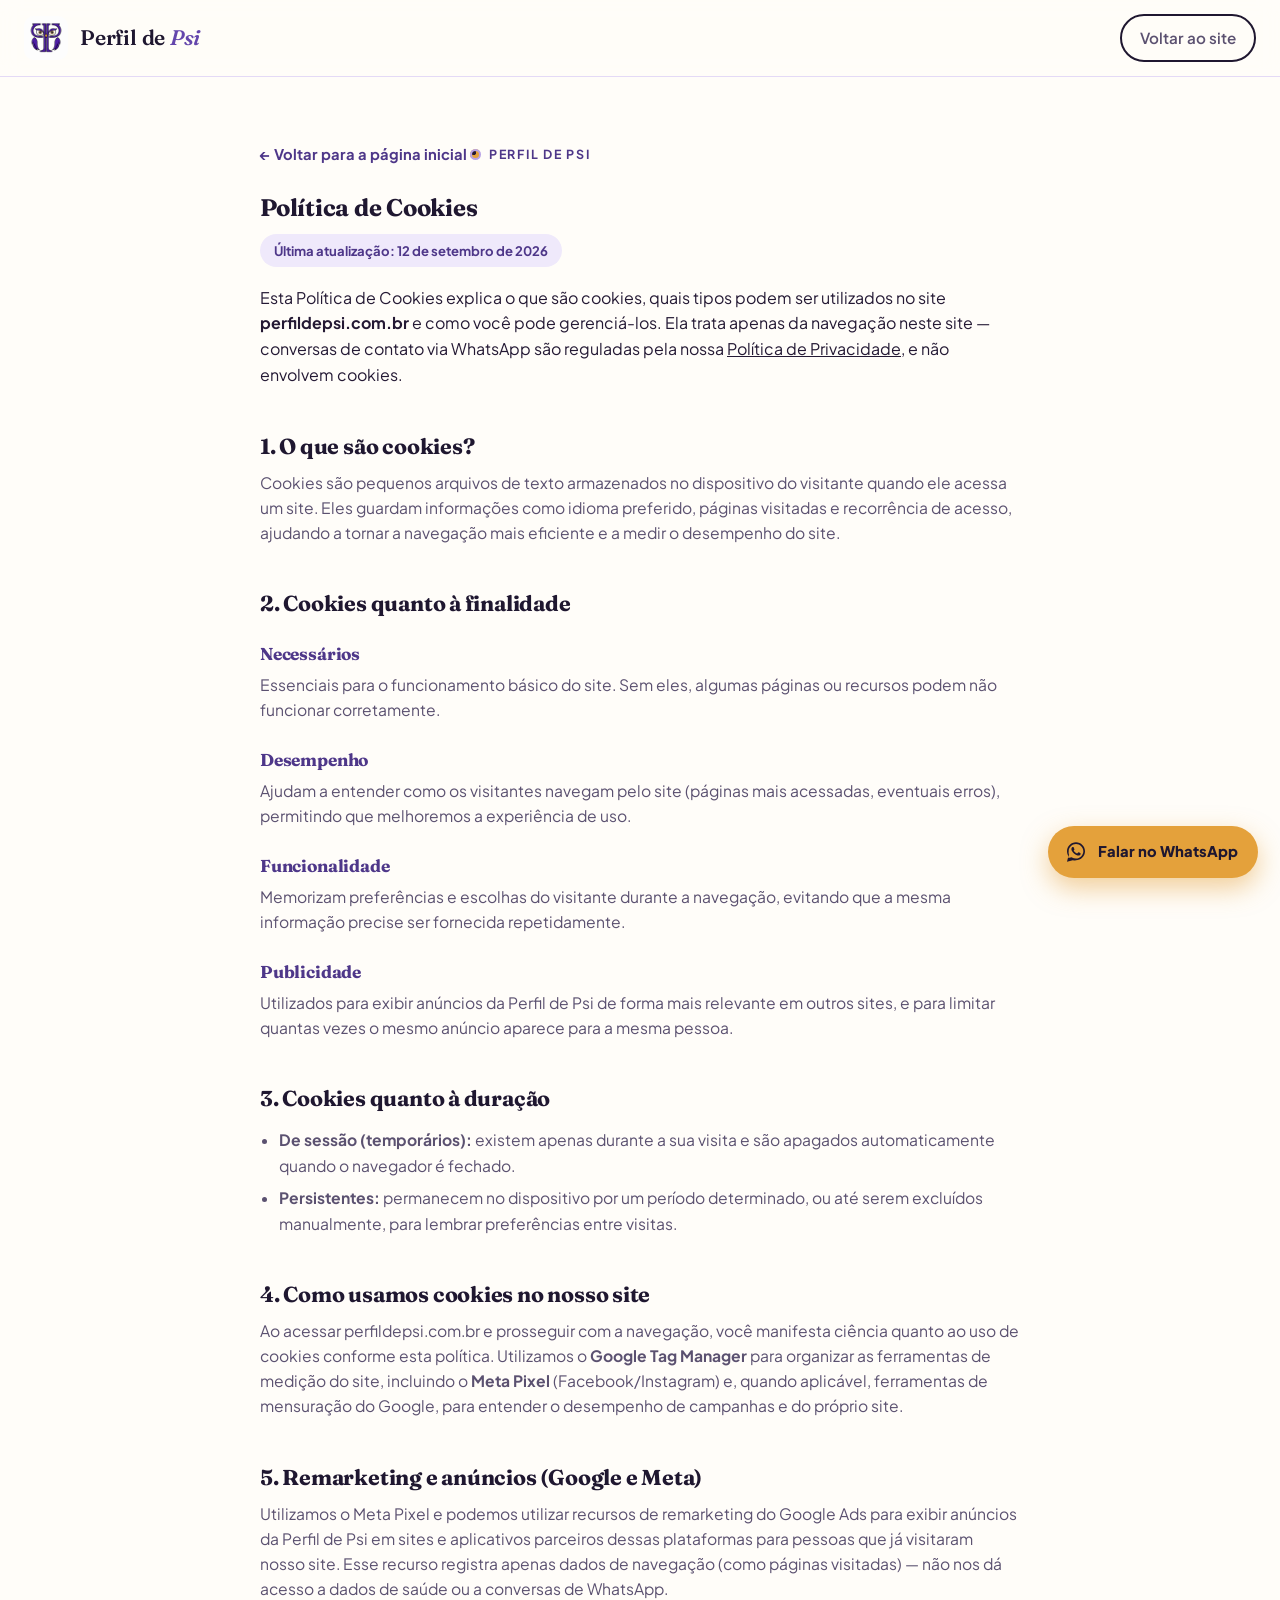
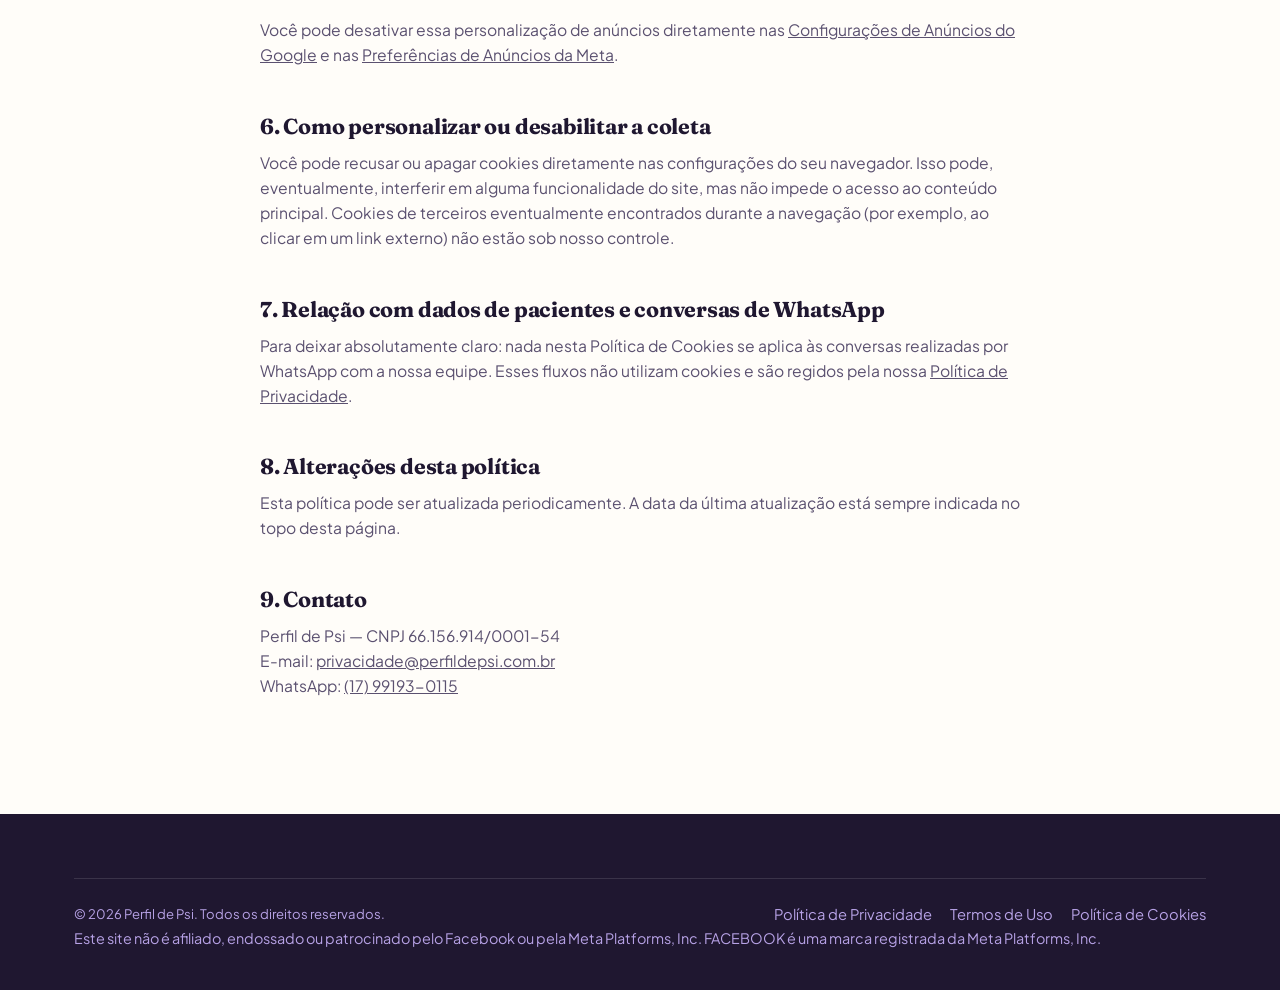
==== commit e8368bb7: "12/09 trackeamento" ====
--- a/politica-de-cookies.html
+++ b/politica-de-cookies.html
@@ -60,10 +60,10 @@
       </ul>
 
       <h2>4. Como usamos cookies no nosso site</h2>
-      <p>Ao acessar perfildepsi.com.br e prosseguir com a navegação, você manifesta ciência quanto ao uso de cookies conforme esta política. Utilizamos cookies próprios para o funcionamento e a análise básica do site, e podemos utilizar cookies de terceiros vinculados a ferramentas como o Google (por exemplo, para carregamento de fontes e, quando aplicável, mensuração de campanhas).</p>
+      <p>Ao acessar perfildepsi.com.br e prosseguir com a navegação, você manifesta ciência quanto ao uso de cookies conforme esta política. Utilizamos o <strong>Google Tag Manager</strong> para organizar as ferramentas de medição do site, incluindo o <strong>Meta Pixel</strong> (Facebook/Instagram) e, quando aplicável, ferramentas de mensuração do Google, para entender o desempenho de campanhas e do próprio site.</p>
 
       <h2>5. Remarketing e anúncios (Google e Meta)</h2>
-      <p>Podemos utilizar recursos de remarketing do Google Ads e da Meta (Facebook/Instagram Ads) para exibir anúncios da Perfil de Psi em sites e aplicativos parceiros dessas plataformas para pessoas que já visitaram nosso site. Esse recurso não nos dá acesso a dados de saúde ou a conversas de WhatsApp — trata-se exclusivamente de dados de navegação no site.</p>
+      <p>Utilizamos o Meta Pixel e podemos utilizar recursos de remarketing do Google Ads para exibir anúncios da Perfil de Psi em sites e aplicativos parceiros dessas plataformas para pessoas que já visitaram nosso site. Esse recurso registra apenas dados de navegação (como páginas visitadas) — não nos dá acesso a dados de saúde ou a conversas de WhatsApp.</p>
       <p>Você pode desativar essa personalização de anúncios diretamente nas <a href="https://myadcenter.google.com/" target="_blank" rel="noopener">Configurações de Anúncios do Google</a> e nas <a href="https://www.facebook.com/adpreferences/ad_settings/" target="_blank" rel="noopener">Preferências de Anúncios da Meta</a>.</p>
 
       <h2>6. Como personalizar ou desabilitar a coleta</h2>
--- a/assets/style.css
+++ b/assets/style.css
@@ -114,7 +114,7 @@
   backdrop-filter:saturate(160%) blur(10px);
   z-index:-1;
 }
-.header-inner{display:flex;align-items:center;justify-content:space-between;gap:24px;padding:14px 24px;}
+.header-inner{display:flex;align-items:center;justify-content:space-between;gap:24px;padding:14px 24px;position:relative;}
 .brand{display:flex;align-items:center;gap:12px;text-decoration:none;}
 .brand img{width:44px;height:44px;border-radius:10px;}
 .brand-word{font-family:var(--font-display);font-weight:600;font-size:1.32rem;color:var(--lilac-950);letter-spacing:-.01em;}
@@ -530,7 +530,7 @@
   .footer-grid{grid-template-columns:1fr 1fr;}
 }
 @media (max-width:760px){
-  .main-nav{position:fixed;inset:70px 0 0 0;background:var(--paper);flex-direction:column;align-items:flex-start;padding:30px 24px;display:none;overflow-y:auto;}
+  .main-nav{position:absolute;top:100%;left:0;right:0;background:var(--paper);flex-direction:column;align-items:stretch;padding:20px 24px 28px;display:none;overflow-y:auto;max-height:calc(100vh - 90px);box-shadow:0 16px 32px rgba(31,23,48,.18);border-bottom:1px solid var(--line);}
   .main-nav.is-open{display:flex;}
   .main-nav ul{flex-direction:column;gap:6px;width:100%;}
   .main-nav ul a{display:block;padding:14px 4px;border-bottom:1px solid var(--line);}
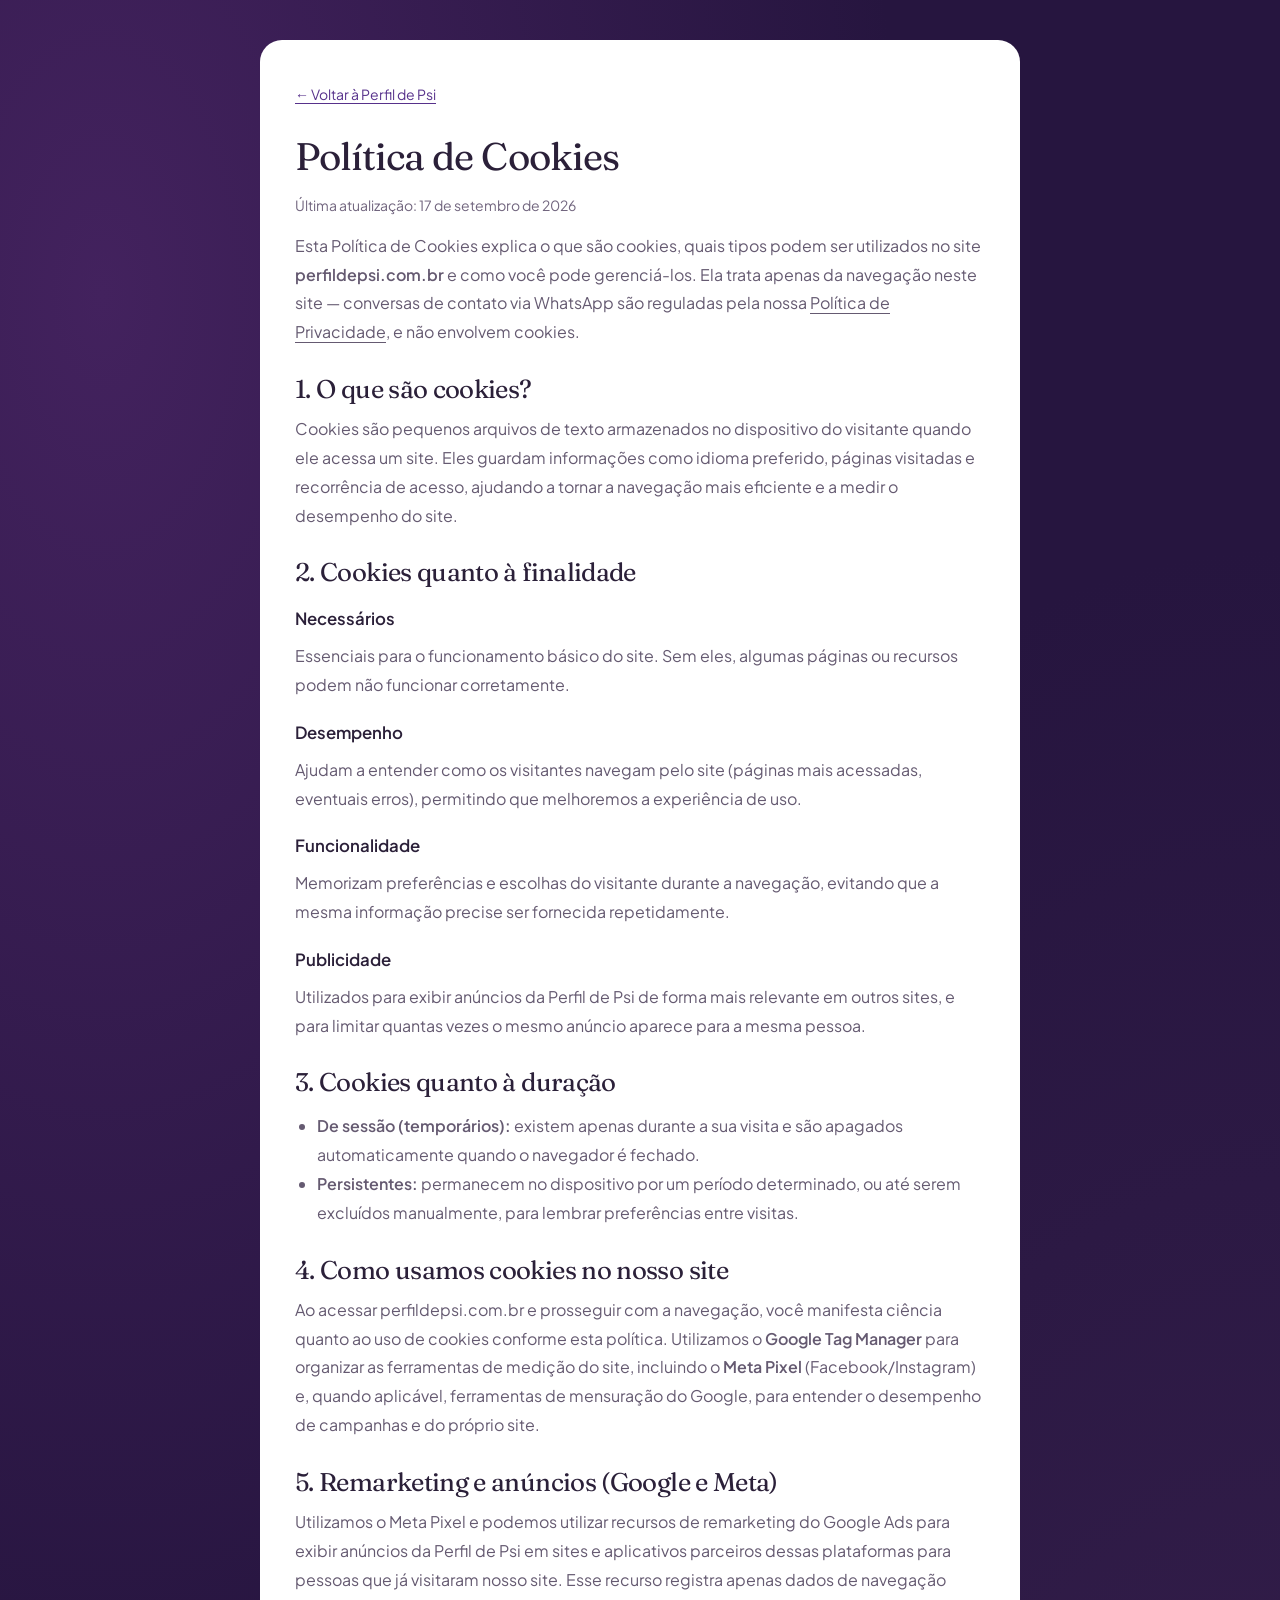
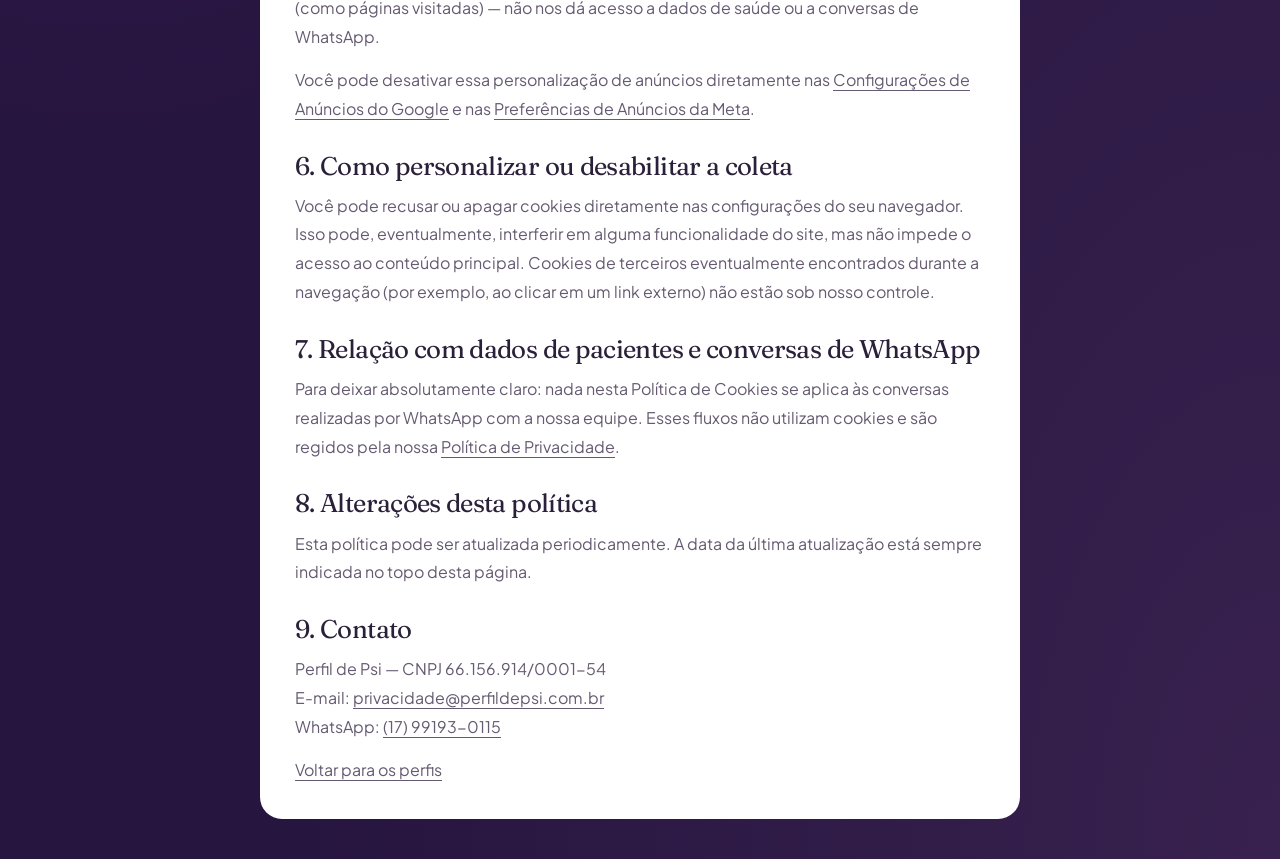
==== commit bee44484: "17/09" ====
--- a/politica-de-cookies.html
+++ b/politica-de-cookies.html
@@ -1,44 +1,4 @@
-<!DOCTYPE html>
-<html lang="pt-BR">
-<head>
-<meta charset="UTF-8">
-<meta name="viewport" content="width=device-width, initial-scale=1.0">
-<title>Política de Cookies | Perfil de Psi</title>
-<meta name="description" content="Política de Cookies da Perfil de Psi: o que são cookies, quais tipos usamos no site perfildepsi.com.br e como você pode gerenciar ou desabilitar sua coleta.">
-<link rel="canonical" href="https://perfildepsi.com.br/politica-de-cookies.html">
-<meta name="robots" content="index, follow">
-<link rel="icon" type="image/png" href="/assets/favicon-64.png">
-<link rel="preconnect" href="https://fonts.googleapis.com">
-<link rel="preconnect" href="https://fonts.gstatic.com" crossorigin>
-<link href="https://fonts.googleapis.com/css2?family=Fraunces:ital,opsz,wght@0,9..144,400;0,9..144,500;0,9..144,600;0,9..144,700;1,9..144,500&family=Plus+Jakarta+Sans:wght@400;500;600;700;800&family=Berkshire+Swash&display=swap" rel="stylesheet">
-<link rel="stylesheet" href="/assets/style.css">
-</head>
-<body>
-
-<header class="site-header">
-  <div class="header-inner">
-    <a href="/" class="brand" aria-label="Perfil de Psi — página inicial">
-      <img src="/assets/logo-192.png" alt="Logotipo Perfil de Psi: coruja estilizada em lilás com olhos e bico em âmbar, formando as letras P e P" width="44" height="44">
-      <span class="brand-word">Perfil de <em>Psi</em></span>
-    </a>
-    <nav class="main-nav is-open" aria-label="Navegação principal" style="position:static;display:flex;padding:0;">
-      <a href="/" class="btn btn-ghost btn-sm">Voltar ao site</a>
-    </nav>
-  </div>
-</header>
-
-<main id="conteudo">
-<section class="legal-page">
-  <div class="container">
-    <div class="legal-header">
-      <a href="/" class="back-link">← Voltar para a página inicial</a>
-      <p class="eyebrow">Perfil de Psi</p>
-      <h1>Política de Cookies</h1>
-      <p class="legal-updated">Última atualização: 12 de setembro de 2026</p>
-      <p>Esta Política de Cookies explica o que são cookies, quais tipos podem ser utilizados no site <strong>perfildepsi.com.br</strong> e como você pode gerenciá-los. Ela trata apenas da navegação neste site — conversas de contato via WhatsApp são reguladas pela nossa <a href="/politica-de-privacidade.html">Política de Privacidade</a>, e não envolvem cookies.</p>
-    </div>
-
-    <div class="legal-body">
+<!doctype html><html lang="pt-BR"><head><meta charset="utf-8"><meta name="viewport" content="width=device-width,initial-scale=1"><title>Política de Cookies | Perfil de Psi</title><meta name="description" content="Política de Cookies da Perfil de Psi."><link rel="canonical" href="https://perfildepsi.com.br/politica-de-cookies.html"><link rel="icon" href="./assets/logo.png" type="image/png"><link rel="stylesheet" href="./assets/style.css"><script src="./assets/tracking.js" defer></script></head><body><main class="legal-shell"><a class="legal-back" href="./">← Voltar à Perfil de Psi</a><h1>Política de Cookies</h1><p class="legal-date">Última atualização: 17 de setembro de 2026</p><p>Esta Política de Cookies explica o que são cookies, quais tipos podem ser utilizados no site <strong>perfildepsi.com.br</strong> e como você pode gerenciá-los. Ela trata apenas da navegação neste site — conversas de contato via WhatsApp são reguladas pela nossa <a href="./politica-de-privacidade.html">Política de Privacidade</a>, e não envolvem cookies.</p>
 
       <h2>1. O que são cookies?</h2>
       <p>Cookies são pequenos arquivos de texto armazenados no dispositivo do visitante quando ele acessa um site. Eles guardam informações como idioma preferido, páginas visitadas e recorrência de acesso, ajudando a tornar a navegação mais eficiente e a medir o desempenho do site.</p>
@@ -70,7 +30,7 @@
       <p>Você pode recusar ou apagar cookies diretamente nas configurações do seu navegador. Isso pode, eventualmente, interferir em alguma funcionalidade do site, mas não impede o acesso ao conteúdo principal. Cookies de terceiros eventualmente encontrados durante a navegação (por exemplo, ao clicar em um link externo) não estão sob nosso controle.</p>
 
       <h2>7. Relação com dados de pacientes e conversas de WhatsApp</h2>
-      <p>Para deixar absolutamente claro: nada nesta Política de Cookies se aplica às conversas realizadas por WhatsApp com a nossa equipe. Esses fluxos não utilizam cookies e são regidos pela nossa <a href="/politica-de-privacidade.html">Política de Privacidade</a>.</p>
+      <p>Para deixar absolutamente claro: nada nesta Política de Cookies se aplica às conversas realizadas por WhatsApp com a nossa equipe. Esses fluxos não utilizam cookies e são regidos pela nossa <a href="./politica-de-privacidade.html">Política de Privacidade</a>.</p>
 
       <h2>8. Alterações desta política</h2>
       <p>Esta política pode ser atualizada periodicamente. A data da última atualização está sempre indicada no topo desta página.</p>
@@ -78,32 +38,4 @@
       <h2>9. Contato</h2>
       <p>Perfil de Psi — CNPJ 66.156.914/0001-54<br>
       E-mail: <a href="mailto:privacidade@perfildepsi.com.br">privacidade@perfildepsi.com.br</a><br>
-      WhatsApp: <a href="https://wa.me/5517991930115">(17) 99193-0115</a></p>
-
-    </div>
-  </div>
-</section>
-</main>
-
-<footer class="site-footer">
-  <div class="container">
-    <div class="footer-bottom">
-      <span>© <span id="ano-atual">2026</span> Perfil de Psi. Todos os direitos reservados.</span>
-      <span class="legal-links">
-        <a href="/politica-de-privacidade.html">Política de Privacidade</a>
-        <a href="/termos-de-uso.html">Termos de Uso</a>
-        <a href="/politica-de-cookies.html">Política de Cookies</a>
-      </span>
-    </div>
-    <p class="fb-disclaimer">Este site não é afiliado, endossado ou patrocinado pelo Facebook ou pela Meta Platforms, Inc. FACEBOOK é uma marca registrada da Meta Platforms, Inc.</p>
-  </div>
-</footer>
-
-<a class="wa-float" href="https://wa.me/5517991930115?text=Ol%C3%A1%2C%20tenho%20uma%20d%C3%BAvida%20sobre%20cookies" target="_blank" rel="noopener" aria-label="Falar com a Perfil de Psi no WhatsApp">
-  <svg viewBox="0 0 32 32" fill="currentColor" aria-hidden="true"><path d="M16.001 3C9.373 3 4 8.373 4 15c0 2.386.696 4.607 1.902 6.487L4 29l7.72-1.87A11.94 11.94 0 0016 27c6.628 0 12-5.373 12-12S22.629 3 16.001 3zm0 21.75c-1.976 0-3.83-.55-5.41-1.507l-.388-.232-4.59 1.112 1.146-4.47-.253-.408A9.71 9.71 0 016.25 15c0-5.376 4.375-9.75 9.751-9.75S25.75 9.624 25.75 15 21.377 24.75 16.001 24.75zm5.5-7.312c-.301-.151-1.784-.881-2.061-.981-.277-.101-.478-.151-.679.15-.202.302-.78.981-.957 1.183-.176.202-.352.227-.653.076-.301-.151-1.27-.468-2.42-1.49-.895-.798-1.5-1.784-1.676-2.085-.176-.302-.019-.465.132-.615.135-.135.301-.352.452-.529.15-.176.201-.302.301-.503.101-.202.05-.378-.025-.529-.076-.151-.679-1.636-.93-2.24-.245-.588-.494-.508-.679-.518-.176-.008-.377-.01-.578-.01-.202 0-.53.076-.807.378-.277.302-1.057 1.033-1.057 2.518s1.082 2.92 1.233 3.121c.151.202 2.13 3.253 5.16 4.562.721.311 1.283.497 1.722.636.723.23 1.381.198 1.901.12.58-.087 1.784-.729 2.036-1.433.251-.703.251-1.306.176-1.433-.075-.126-.276-.201-.577-.352z"/></svg>
-  <span>Falar no WhatsApp</span>
-</a>
-
-<script src="/assets/main.js"></script>
-</body>
-</html>
+      WhatsApp: <a href="https://wa.me/5517991930115">(17) 99193-0115</a></p><p><a href="./">Voltar para os perfis</a></p></main></body></html>
--- a/assets/style.css
+++ b/assets/style.css
@@ -1,542 +1,22 @@
-/* ==========================================================================
-   Perfil de Psi — Design System
-   Paleta: lilás profundo (identidade da logo) + âmbar (bico/olhos da coruja)
-   Tipografia: Fraunces (display, editorial e acolhedora) + Plus Jakarta Sans (leitura/UI)
-   ========================================================================== */
-
-:root{
-  --lilac-950:#1F1730;
-  --lilac-900:#2C1F49;
-  --lilac-800:#3D2B68;
-  --lilac-700:#4E3789;
-  --lilac-600:#6446AC;
-  --lilac-500:#7C5CC4;
-  --lilac-300:#B7A2E6;
-  --lilac-100:#EFE9FB;
-  --lilac-50:#F8F5FD;
-  --amber-600:#C9821E;
-  --amber-500:#E4A13B;
-  --amber-300:#F2C879;
-  --amber-100:#FCEFD9;
-  --ink:#241934;
-  --ink-soft:#5B5170;
-  --paper:#FFFDF9;
-  --white:#FFFFFF;
-  --line:#E4DAF6;
-  --shadow-sm:0 2px 10px rgba(44,31,73,.08);
-  --shadow-md:0 12px 32px rgba(44,31,73,.14);
-  --shadow-lg:0 24px 60px rgba(31,23,48,.22);
-  --radius-sm:12px;
-  --radius-md:20px;
-  --radius-lg:32px;
-  --font-display:"Fraunces", "Iowan Old Style", Georgia, serif;
-  --font-body:"Plus Jakarta Sans", -apple-system, BlinkMacSystemFont, "Segoe UI", sans-serif;
-  --maxw:1180px;
-}
-
-*,*::before,*::after{box-sizing:border-box;}
-html{scroll-behavior:smooth;}
-@media (prefers-reduced-motion: reduce){
-  html{scroll-behavior:auto;}
-  *,*::before,*::after{animation-duration:.001ms !important;animation-iteration-count:1 !important;transition-duration:.001ms !important;scroll-behavior:auto !important;}
-}
-
-body{
-  margin:0;
-  font-family:var(--font-body);
-  color:var(--ink);
-  background:var(--paper);
-  -webkit-font-smoothing:antialiased;
-  line-height:1.6;
-}
-
-img{max-width:100%;display:block;}
-a{color:inherit;}
-h1,h2,h3,h4{
-  font-family:var(--font-display);
-  color:var(--lilac-950);
-  margin:0 0 .5em;
-  line-height:1.12;
-  letter-spacing:-.01em;
-}
-p{margin:0 0 1em;}
-.container{max-width:var(--maxw);margin:0 auto;padding:0 24px;}
-.visually-hidden{position:absolute;width:1px;height:1px;overflow:hidden;clip:rect(0 0 0 0);white-space:nowrap;}
-:focus-visible{outline:3px solid var(--amber-500);outline-offset:3px;border-radius:4px;}
-
-/* ---------- Eyebrow / labels (motivo: olhar atento da coruja) ---------- */
-.eyebrow{
-  display:inline-flex;align-items:center;gap:8px;
-  font-family:var(--font-body);
-  font-weight:700;
-  font-size:.78rem;
-  letter-spacing:.14em;
-  text-transform:uppercase;
-  color:var(--lilac-700);
-  margin-bottom:14px;
-}
-.eyebrow::before{
-  content:"";
-  width:11px;height:11px;border-radius:50%;
-  background:radial-gradient(circle at 35% 35%, var(--ink) 0 2px, var(--amber-500) 2.5px 6px, transparent 6px);
-  box-shadow:0 0 0 2px var(--lilac-300) inset;
-  flex:none;
-}
-
-/* ---------- Buttons ---------- */
-.btn{
-  display:inline-flex;align-items:center;justify-content:center;gap:10px;
-  font-family:var(--font-body);font-weight:700;font-size:1rem;
-  padding:14px 26px;border-radius:999px;border:2px solid transparent;
-  cursor:pointer;text-decoration:none;transition:transform .18s ease, box-shadow .18s ease, background .18s ease, color .18s ease;
-  white-space:nowrap;
-}
-.btn:hover{transform:translateY(-2px);}
-.btn-primary{background:var(--amber-500);color:var(--lilac-950);box-shadow:var(--shadow-sm);}
-.btn-primary:hover{background:var(--amber-300);box-shadow:var(--shadow-md);}
-.btn-amber{background:var(--amber-500);color:var(--lilac-950);box-shadow:var(--shadow-sm);}
-.btn-amber:hover{background:var(--amber-300);box-shadow:var(--shadow-md);}
-.btn-ghost{background:transparent;color:var(--lilac-950);border-color:var(--lilac-950);}
-.btn-ghost:hover{background:var(--lilac-950);color:var(--white);}
-.btn-sm{padding:10px 18px;font-size:.9rem;}
-.btn-block{width:100%;}
-
-/* ---------- Header ---------- */
-.site-header{
-  position:sticky;top:0;z-index:50;
-  border-bottom:1px solid var(--line);
-  isolation:isolate;
-}
-.site-header::before{
-  content:"";
-  position:absolute;inset:0;
-  background:rgba(255,253,249,.88);
-  backdrop-filter:saturate(160%) blur(10px);
-  z-index:-1;
-}
-.header-inner{display:flex;align-items:center;justify-content:space-between;gap:24px;padding:14px 24px;position:relative;}
-.brand{display:flex;align-items:center;gap:12px;text-decoration:none;}
-.brand img{width:44px;height:44px;border-radius:10px;}
-.brand-word{font-family:var(--font-display);font-weight:600;font-size:1.32rem;color:var(--lilac-950);letter-spacing:-.01em;}
-.brand-word em{font-style:italic;color:var(--lilac-600);}
-.main-nav{display:flex;align-items:center;gap:30px;}
-.main-nav ul{list-style:none;display:flex;gap:26px;margin:0;padding:0;}
-.main-nav a{text-decoration:none;font-weight:600;font-size:.95rem;color:var(--ink-soft);transition:color .15s;}
-.main-nav a:hover{color:var(--lilac-700);}
-.nav-toggle{display:none;background:none;border:2px solid var(--lilac-950);border-radius:10px;padding:8px 10px;cursor:pointer;}
-.nav-toggle span{display:block;width:22px;height:2px;background:var(--lilac-950);margin:4px 0;}
-
-/* ---------- Hero ---------- */
-.hero{
-  position:relative;
-  overflow:hidden;
-  padding:76px 0 90px;
-  background:
-    radial-gradient(700px 420px at 82% -10%, var(--amber-100) 0%, transparent 60%),
-    radial-gradient(900px 640px at -10% 10%, var(--lilac-100) 0%, transparent 55%),
-    var(--paper);
-}
-.hero-grid{display:grid;grid-template-columns:1.05fr .95fr;gap:56px;align-items:center;}
-.hero h1{font-size:clamp(2.3rem,4.2vw,3.6rem);}
-.hero h1 .accent{color:var(--lilac-600);font-style:italic;}
-.hero-sub{font-size:1.14rem;color:var(--ink-soft);max-width:52ch;margin-bottom:28px;}
-.hero-ctas{display:flex;flex-wrap:wrap;gap:14px;margin-bottom:28px;}
-.hero-trust{display:flex;flex-wrap:wrap;gap:10px 22px;font-size:.88rem;color:var(--ink-soft);font-weight:600;}
-.hero-trust span{display:inline-flex;align-items:center;gap:8px;}
-.hero-trust .dot{width:7px;height:7px;border-radius:50%;background:var(--amber-500);}
-.hero-art{
-  position:relative;
-  aspect-ratio:1/1;
-  border-radius:var(--radius-lg);
-  background:linear-gradient(155deg, var(--lilac-800), var(--lilac-950) 68%);
-  display:flex;align-items:center;justify-content:center;
-  box-shadow:var(--shadow-lg);
-  isolation:isolate;
-}
-.hero-art::before{
-  content:"";position:absolute;inset:0;border-radius:inherit;
-  background:radial-gradient(220px 220px at 30% 20%, rgba(228,161,59,.28), transparent 60%);
-  z-index:0;
-}
-.hero-art img{width:100%;height:100%;object-fit:cover;position:relative;z-index:1;border-radius:inherit;}
-.hero-art-caption{
-  position:absolute;bottom:20px;left:20px;right:20px;
-  color:var(--lilac-100);font-size:.82rem;font-weight:600;
-  background:rgba(0,0,0,.18);backdrop-filter:blur(4px);
-  padding:12px 16px;border-radius:var(--radius-sm);z-index:1;
-}
-
-/* ---------- Section basics ---------- */
-section{padding:88px 0;}
-.section-lilac{background:var(--lilac-100);}
-.section-dark{background:var(--lilac-950);color:var(--lilac-100);}
-.section-dark h2,.section-dark h3{color:var(--white);}
-.section-head{max-width:680px;margin:0 auto 52px;text-align:center;}
-.section-head h2{font-size:clamp(1.7rem,3vw,2.5rem);}
-.section-head p{color:var(--ink-soft);font-size:1.06rem;}
-.section-dark .section-head p{color:var(--lilac-300);}
-.section-dark .eyebrow{color:var(--amber-300);}
-
-/* ---------- Ethics strip ---------- */
-.ethics-strip{
-  background:var(--lilac-950);color:var(--lilac-100);
-  padding:16px 0;font-size:.86rem;font-weight:600;
-  border-bottom:3px solid var(--amber-500);
-}
-.ethics-strip .container{display:flex;align-items:center;gap:12px;flex-wrap:wrap;justify-content:center;text-align:center;}
-.ethics-strip strong{color:var(--amber-300);}
-
-/* ---------- Cards / services ---------- */
-.grid-services{display:grid;grid-template-columns:repeat(auto-fit,minmax(280px,1fr));gap:26px;}
-.card{
-  background:var(--white);border:1px solid var(--line);border-radius:var(--radius-md);
-  padding:32px 28px;box-shadow:var(--shadow-sm);
-  display:flex;flex-direction:column;gap:14px;
-  transition:transform .2s ease, box-shadow .2s ease;
-}
-.card:hover{transform:translateY(-4px);box-shadow:var(--shadow-md);}
-.card-icon{
-  width:52px;height:52px;border-radius:14px;
-  background:var(--lilac-100);
-  display:flex;align-items:center;justify-content:center;
-  color:var(--lilac-700);flex:none;
-}
-.card-icon svg{width:26px;height:26px;}
-.card h3{font-size:1.28rem;margin-bottom:2px;}
-.card-tag{font-size:.74rem;font-weight:800;letter-spacing:.08em;text-transform:uppercase;color:var(--amber-600);}
-.card p.desc{color:var(--ink-soft);font-size:.98rem;margin-bottom:4px;}
-.card ul.features{list-style:none;margin:0 0 10px;padding:0;display:flex;flex-direction:column;gap:8px;}
-.card ul.features li{font-size:.92rem;color:var(--ink-soft);display:flex;gap:9px;align-items:flex-start;}
-.card ul.features li::before{content:"";width:6px;height:6px;border-radius:50%;background:var(--amber-500);margin-top:.55em;flex:none;}
-.price-box{
-  margin-top:auto;padding-top:16px;border-top:1px dashed var(--line);
-  display:flex;flex-direction:column;gap:2px;
-}
-.price-box .price{font-family:var(--font-display);font-size:1.7rem;color:var(--lilac-950);font-weight:600;}
-.price-box .price small{display:block;font-family:var(--font-body);font-size:.62em;font-weight:700;color:var(--ink-soft);letter-spacing:.02em;margin-bottom:4px;}
-.price-box .price-note{font-size:.82rem;color:var(--ink-soft);}
-
-/* Featured (CRM) card */
-.card-featured{
-  grid-column:1/-1;
-  background:linear-gradient(155deg, var(--lilac-900), var(--lilac-700));
-  color:var(--lilac-100);
-  border:none;
-  display:grid;grid-template-columns:1.3fr 1fr;gap:36px;align-items:center;
-  padding:44px;
-}
-.card-featured h3{color:var(--white);font-size:1.9rem;}
-.card-featured p{color:var(--lilac-300);}
-.card-featured .card-tag{color:var(--amber-300);}
-.card-featured ul.features li{color:var(--lilac-100);}
-.card-featured ul.features li::before{background:var(--amber-500);}
-.card-featured .price-box{border-top-color:rgba(255,255,255,.2);}
-.card-featured .price-box .price{color:var(--white);}
-.card-featured .price-box .price small{color:var(--lilac-100);}
-.card-featured .price-box .price-note{color:var(--lilac-300);}
-.card-featured-side{background:rgba(255,255,255,.06);border:1px solid rgba(255,255,255,.14);border-radius:var(--radius-md);padding:26px;}
-
-/* ---------- Planos interativos + calculadora ---------- */
-.plans-grid{display:grid;grid-template-columns:repeat(2,1fr);gap:18px;}
-.plan-card{position:relative;display:block;cursor:pointer;}
-.plan-card input.plan-check{position:absolute;opacity:0;width:1px;height:1px;}
-.plan-card-inner{
-  height:100%;background:var(--white);border:2px solid var(--line);border-radius:var(--radius-md);
-  padding:22px;display:flex;flex-direction:column;gap:10px;
-  transition:border-color .15s ease, box-shadow .15s ease, transform .15s ease;
-}
-.plan-card:hover .plan-card-inner{border-color:var(--lilac-300);}
-.plan-card input.plan-check:checked ~ .plan-card-inner,
-.plan-card input.plan-check:focus-visible ~ .plan-card-inner{
-  border-color:var(--lilac-600);box-shadow:var(--shadow-md);background:var(--lilac-50);
-}
-.plan-check-icon{
-  position:absolute;top:18px;right:18px;width:24px;height:24px;border-radius:7px;
-  border:2px solid var(--line);background:var(--white);
-  display:flex;align-items:center;justify-content:center;flex:none;transition:.15s;
-}
-.plan-check-icon::after{
-  content:"";width:12px;height:7px;border-left:3px solid var(--white);border-bottom:3px solid var(--white);
-  transform:rotate(-45deg) translateY(-1px);opacity:0;
-}
-.plan-card input.plan-check:checked ~ .plan-card-inner .plan-check-icon{background:var(--lilac-600);border-color:var(--lilac-600);}
-.plan-card input.plan-check:checked ~ .plan-card-inner .plan-check-icon::after{opacity:1;}
-.plan-tag{font-size:.72rem;font-weight:800;letter-spacing:.08em;text-transform:uppercase;color:var(--amber-600);padding-right:34px;}
-.plan-card h3{font-size:1.16rem;margin-bottom:0;}
-.plan-desc{color:var(--ink-soft);font-size:.9rem;margin:0;}
-.plan-price-row{margin-top:auto;padding-top:14px;border-top:1px dashed var(--line);display:flex;flex-wrap:wrap;gap:16px;}
-.plan-price-block{display:flex;flex-direction:column;gap:1px;}
-.plan-price-label{font-size:.7rem;font-weight:800;letter-spacing:.04em;text-transform:uppercase;color:var(--ink-soft);}
-.plan-price-value{font-family:var(--font-display);font-size:1.36rem;color:var(--lilac-950);font-weight:600;}
-.plan-price-value small{font-family:var(--font-body);font-size:.6em;font-weight:700;color:var(--ink-soft);}
-.plan-price-installment{font-size:.74rem;color:var(--ink-soft);}
-.plan-pack-picker{display:flex;gap:8px;flex-wrap:wrap;margin-top:2px;}
-.plan-pack-picker label{
-  border:1.5px solid var(--line);border-radius:999px;padding:6px 12px;font-size:.78rem;font-weight:700;
-  color:var(--ink-soft);cursor:pointer;transition:.15s;
-}
-.plan-pack-picker input{position:absolute;opacity:0;width:1px;height:1px;}
-.plan-pack-picker input:checked + span{color:inherit;}
-.plan-pack-picker label:has(input:checked){background:var(--lilac-600);border-color:var(--lilac-600);color:var(--white);}
-.plan-card.plan-card-wide{grid-column:1/-1;}
-.plan-card.plan-card-wide .plan-card-inner{flex-direction:row;align-items:center;gap:28px;}
-.plan-card.plan-card-wide .plan-card-text{flex:1.3;}
-.plan-card.plan-card-wide .plan-price-row{flex-direction:column;border-top:none;padding-top:0;margin-top:0;flex:1;border-left:1px dashed var(--line);padding-left:24px;}
-
-.plan-calculator{
-  margin-top:34px;background:var(--lilac-950);border-radius:var(--radius-lg);padding:34px;color:var(--lilac-100);
-}
-.calc-header h3{color:var(--white);font-size:1.25rem;margin-bottom:4px;}
-.calc-header p{color:var(--lilac-300);font-size:.92rem;margin:0;}
-.calc-selected{list-style:none;margin:18px 0;padding:0;display:flex;flex-wrap:wrap;gap:8px;}
-.calc-selected li{background:rgba(255,255,255,.09);border:1px solid rgba(255,255,255,.14);border-radius:999px;padding:6px 14px;font-size:.82rem;font-weight:600;}
-.calc-totals{display:grid;grid-template-columns:1fr 1fr;gap:22px;margin:20px 0 26px;}
-.calc-total-label{font-size:.72rem;font-weight:800;letter-spacing:.06em;text-transform:uppercase;color:var(--amber-300);margin-bottom:8px;}
-.calc-toggle{display:inline-flex;background:rgba(255,255,255,.09);border-radius:999px;padding:3px;margin-bottom:10px;gap:2px;}
-.calc-toggle-btn{border:none;background:transparent;color:var(--lilac-300);font-size:.74rem;font-weight:700;padding:6px 12px;border-radius:999px;cursor:pointer;}
-.calc-toggle-btn.is-active{background:var(--amber-500);color:var(--lilac-950);}
-.calc-total-value{font-family:var(--font-display);font-size:1.9rem;color:var(--white);}
-.calc-total-value small{font-family:var(--font-body);font-size:.5em;color:var(--lilac-300);font-weight:700;}
-.calc-total-note{font-size:.78rem;color:var(--lilac-300);margin-top:4px;}
-#calc-cta{font-size:1rem;}
-@media (max-width:700px){
-  .plans-grid{grid-template-columns:repeat(2,1fr);gap:10px;}
-  .plan-card-inner{padding:14px;gap:6px;border-radius:var(--radius-sm);}
-  .plan-tag{font-size:.6rem;padding-right:26px;}
-  .plan-card h3{font-size:.92rem;line-height:1.2;}
-  .plan-desc{display:none;}
-  .plan-price-value{font-size:1.02rem;}
-  .plan-price-label{font-size:.58rem;}
-  .plan-price-installment{font-size:.62rem;}
-  .plan-check-icon{width:19px;height:19px;top:10px;right:10px;}
-  .plan-price-row{gap:8px;padding-top:8px;}
-  .plan-card.plan-card-wide{grid-column:span 2;}
-  .plan-card.plan-card-wide .plan-card-inner{flex-direction:column;align-items:stretch;}
-  .plan-card.plan-card-wide .plan-price-row{border-left:none;border-top:1px dashed var(--line);padding-left:0;padding-top:8px;flex-direction:row;flex-wrap:wrap;}
-  .calc-totals{grid-template-columns:1fr;gap:16px;}
-  .plan-calculator{padding:20px;}
-}
-
-/* ---------- Steps / process ---------- */
-.steps{display:grid;grid-template-columns:repeat(auto-fit,minmax(230px,1fr));gap:0;counter-reset:step;}
-.step{position:relative;padding:0 22px 0 0;}
-.step:not(:last-child)::after{
-  content:"";position:absolute;top:26px;right:-13px;width:26px;height:2px;
-  background:repeating-linear-gradient(90deg, var(--lilac-300) 0 6px, transparent 6px 11px);
-  display:none;
-}
-@media (min-width:900px){.step:not(:last-child)::after{display:block;}}
-.step-num{
-  counter-increment:step;
-  width:52px;height:52px;border-radius:50%;
-  background:var(--lilac-950);color:var(--amber-300);
-  display:flex;align-items:center;justify-content:center;
-  font-family:var(--font-display);font-size:1.3rem;margin-bottom:16px;
-}
-.step-num::before{content:counter(step);}
-.step h3{font-size:1.14rem;}
-.step p{color:var(--ink-soft);font-size:.94rem;}
-
-/* ---------- FAQ ---------- */
-.faq{max-width:800px;margin:0 auto;display:flex;flex-direction:column;gap:14px;}
-.faq details{background:var(--white);border:1px solid var(--line);border-radius:var(--radius-sm);padding:6px 22px;}
-.faq summary{cursor:pointer;padding:16px 0;font-weight:700;font-size:1.02rem;list-style:none;display:flex;justify-content:space-between;gap:16px;align-items:center;}
-.faq summary::-webkit-details-marker{display:none;}
-.faq summary::after{content:"+";font-size:1.4rem;color:var(--lilac-600);flex:none;}
-.faq details[open] summary::after{content:"–";}
-.faq details p{color:var(--ink-soft);padding-bottom:18px;margin:0;}
-
-/* ---------- CTA band ---------- */
-.cta-band{
-  background:linear-gradient(120deg, var(--lilac-950), var(--lilac-800));
-  border-radius:var(--radius-lg);
-  padding:56px;display:flex;align-items:center;justify-content:space-between;gap:30px;flex-wrap:wrap;
-  color:var(--white);
-}
-.cta-band h2{color:var(--white);font-size:clamp(1.5rem,2.6vw,2.1rem);margin-bottom:6px;}
-.cta-band p{color:var(--lilac-300);margin:0;}
-
-/* ---------- Footer ---------- */
-.site-footer{background:var(--lilac-950);color:var(--lilac-300);padding:64px 0 26px;}
-.footer-grid{display:grid;grid-template-columns:1.4fr 1fr 1fr 1fr;gap:40px;margin-bottom:48px;}
-.footer-brand{display:flex;align-items:center;gap:10px;margin-bottom:14px;}
-.footer-brand img{width:38px;height:38px;border-radius:9px;}
-.footer-brand span{font-family:var(--font-display);color:var(--white);font-size:1.15rem;}
-.site-footer p{font-size:.9rem;color:var(--lilac-300);}
-.site-footer h4{color:var(--white);font-family:var(--font-body);font-size:.82rem;letter-spacing:.08em;text-transform:uppercase;margin-bottom:16px;}
-.site-footer ul{list-style:none;margin:0;padding:0;display:flex;flex-direction:column;gap:10px;}
-.site-footer a{color:var(--lilac-300);text-decoration:none;font-size:.92rem;}
-.site-footer a:hover{color:var(--amber-300);}
-.footer-social{display:flex;flex-direction:column;gap:12px;}
-.footer-social a{display:flex;align-items:center;gap:10px;}
-.footer-social svg{width:20px;height:20px;flex:none;color:var(--lilac-300);transition:color .15s;}
-.footer-social a:hover svg{color:var(--amber-300);}
-.footer-bottom{border-top:1px solid rgba(255,255,255,.12);padding-top:24px;display:flex;flex-wrap:wrap;gap:14px;justify-content:space-between;font-size:.82rem;color:var(--lilac-300)/70;}
-.footer-bottom .legal-links{display:flex;gap:18px;flex-wrap:wrap;}
-
-/* ---------- WhatsApp float button ---------- */
-.wa-float{
-  position:fixed;right:22px;bottom:22px;z-index:60;
-  display:flex;align-items:center;gap:10px;
-  background:var(--amber-500);color:var(--lilac-950);text-decoration:none;
-  padding:14px 20px 14px 16px;border-radius:999px;
-  box-shadow:0 10px 26px rgba(228,161,59,.5);
-  font-weight:800;font-size:.92rem;
-  animation:wa-pop .5s ease .3s both;
-}
-.wa-float svg{width:24px;height:24px;flex:none;color:var(--lilac-950);}
-.wa-float:hover{background:var(--amber-300);}
-@keyframes wa-pop{from{transform:translateY(16px);opacity:0;}to{transform:translateY(0);opacity:1;}}
-@media (max-width:600px){
-  .wa-float span{display:none;}
-  .wa-float{padding:14px;}
-}
-
-/* ---------- Páginas de oferta (landing pages estratégicas) ---------- */
-.offer-hero{
-  padding:64px 0 70px;
-  background:
-    radial-gradient(700px 420px at 82% -10%, var(--amber-100) 0%, transparent 60%),
-    radial-gradient(900px 640px at -10% 10%, var(--lilac-100) 0%, transparent 55%),
-    var(--paper);
-}
-.offer-badge{
-  display:inline-block;background:var(--lilac-950);color:var(--amber-300);
-  font-size:.76rem;font-weight:800;letter-spacing:.06em;text-transform:uppercase;
-  padding:7px 16px;border-radius:999px;margin-bottom:16px;
-}
-.offer-hero h1{font-size:clamp(2rem,3.6vw,3.1rem);max-width:16ch;}
-.offer-hero .hero-sub{max-width:58ch;}
-.offer-not-badge{
-  display:inline-flex;align-items:center;gap:8px;font-size:.86rem;color:var(--ink-soft);
-  background:var(--white);border:1px solid var(--line);border-radius:999px;padding:8px 16px;margin-top:6px;
-}
-
-.avatar-check{list-style:none;margin:0;padding:0;display:grid;grid-template-columns:repeat(auto-fit,minmax(230px,1fr));gap:12px;}
-.avatar-check li{
-  display:flex;gap:10px;align-items:flex-start;background:var(--white);border:1px solid var(--line);
-  border-radius:var(--radius-sm);padding:16px 18px;font-size:.94rem;color:var(--ink);font-weight:600;
-}
-.avatar-check li::before{content:"✓";color:var(--white);background:var(--lilac-600);width:20px;height:20px;border-radius:50%;flex:none;display:flex;align-items:center;justify-content:center;font-size:.72rem;margin-top:1px;}
-
-.diag-questions{list-style:none;margin:0;padding:0;display:flex;flex-direction:column;gap:0;border-top:1px solid var(--line);}
-.diag-questions li{display:flex;gap:16px;padding:16px 0;border-bottom:1px solid var(--line);font-size:.96rem;}
-.diag-questions li strong{flex:none;width:120px;color:var(--lilac-700);font-size:.78rem;font-weight:800;letter-spacing:.04em;text-transform:uppercase;}
-.diag-questions li span{color:var(--ink-soft);}
-
-.funnel-stepper{display:flex;flex-wrap:wrap;gap:10px;justify-content:center;}
-.funnel-stepper .fs-step{
-  flex:1 1 110px;text-align:center;padding:16px 10px;border-radius:var(--radius-sm);
-  background:rgba(255,255,255,.06);border:1px solid rgba(255,255,255,.14);color:var(--lilac-300);font-size:.82rem;font-weight:700;
-  position:relative;
-}
-.funnel-stepper .fs-step.is-active{background:var(--amber-500);color:var(--lilac-950);border-color:var(--amber-500);}
-.funnel-stepper .fs-step .fs-num{display:block;font-family:var(--font-display);font-size:1.1rem;margin-bottom:4px;}
-
-.guarantee-list{list-style:none;margin:0;padding:0;display:grid;grid-template-columns:repeat(auto-fit,minmax(260px,1fr));gap:14px;}
-.guarantee-list li{display:flex;gap:12px;background:var(--white);border:1px solid var(--line);border-radius:var(--radius-sm);padding:16px 18px;font-size:.92rem;color:var(--ink-soft);}
-.guarantee-list li::before{content:"⚙";flex:none;color:var(--lilac-600);font-size:1.1rem;}
-
-.kpi-grid{display:grid;grid-template-columns:repeat(auto-fit,minmax(200px,1fr));gap:14px;}
-.kpi-card{background:rgba(255,255,255,.06);border:1px solid rgba(255,255,255,.14);border-radius:var(--radius-sm);padding:18px;}
-.kpi-card .kpi-stage{font-size:.7rem;font-weight:800;letter-spacing:.06em;text-transform:uppercase;color:var(--amber-300);margin-bottom:6px;}
-.kpi-card p{color:var(--lilac-100);font-size:.92rem;margin:0;}
-
-.no-promise-note{
-  background:var(--amber-100);border:1px solid var(--amber-300);border-radius:var(--radius-sm);
-  padding:16px 20px;font-size:.9rem;color:var(--ink);display:flex;gap:12px;align-items:flex-start;
-}
-.no-promise-note strong{color:var(--amber-600);}
-
-.offer-nav-back{display:inline-flex;align-items:center;gap:8px;color:var(--lilac-700);font-weight:700;text-decoration:none;font-size:.9rem;}
-.offer-cta-sticky-note{font-size:.82rem;color:var(--ink-soft);margin-top:10px;}
-
-@media (max-width:760px){
-  .funnel-stepper{gap:6px;}
-  .funnel-stepper .fs-step{font-size:.72rem;padding:10px 6px;flex-basis:auto;}
-  .diag-questions li{flex-direction:column;gap:4px;}
-  .diag-questions li strong{width:auto;}
-}
-
-/* ---------- Planos em 3 colunas (pricing cards) ---------- */
-.pricing-grid{display:grid;grid-template-columns:repeat(2,1fr);gap:28px;align-items:stretch;max-width:880px;margin:0 auto;}
-.price-card{
-  background:var(--lilac-950);border:1px solid rgba(255,255,255,.12);border-radius:var(--radius-lg);
-  padding:36px 30px;color:var(--lilac-100);display:flex;flex-direction:column;gap:18px;position:relative;
-}
-.price-card.is-ideal{border-color:var(--amber-500);box-shadow:0 0 0 1px var(--amber-500),var(--shadow-lg);}
-.price-badge{
-  position:absolute;top:-14px;left:50%;transform:translateX(-50%);
-  background:var(--amber-500);color:var(--lilac-950);font-size:.72rem;font-weight:800;
-  letter-spacing:.06em;text-transform:uppercase;padding:6px 18px;border-radius:999px;white-space:nowrap;
-}
-.price-card h3{color:var(--white);font-size:1.5rem;margin-bottom:0;}
-.price-card .price-for{color:var(--amber-300);font-weight:700;font-size:.92rem;margin:0;}
-.price-checklist{list-style:none;margin:0;padding:0;display:flex;flex-direction:column;gap:11px;flex:1;}
-.price-checklist li{display:flex;gap:10px;font-size:.9rem;color:var(--lilac-100);align-items:flex-start;line-height:1.45;}
-.price-checklist li::before{content:"✓";color:var(--amber-400,#E4A13B);font-weight:800;flex:none;margin-top:1px;}
-.price-checklist li.is-inherit{color:var(--lilac-300);font-style:italic;font-size:.83rem;padding-top:2px;border-top:1px dashed rgba(255,255,255,.15);margin-top:2px;}
-.price-checklist li.is-inherit::before{content:"";}
-@media (max-width:900px){
-  .pricing-grid{grid-template-columns:1fr;gap:40px;}
-  .price-card.is-ideal{order:-1;}
-}
-
-/* ---------- Fotos avulsas (porta de entrada) ---------- */
-.grid-packs{display:grid;grid-template-columns:repeat(auto-fit,minmax(220px,1fr));gap:22px;max-width:900px;margin:0 auto;}
-.pack-card{background:var(--white);border:1px solid var(--line);border-radius:var(--radius-md);padding:28px 24px;text-align:center;box-shadow:var(--shadow-sm);}
-.pack-card .pack-name{font-weight:800;color:var(--lilac-700);font-size:.8rem;letter-spacing:.06em;text-transform:uppercase;margin-bottom:10px;}
-.pack-card .pack-price{font-family:var(--font-display);font-size:2.2rem;color:var(--lilac-950);margin-bottom:6px;}
-.pack-card .pack-desc{color:var(--ink-soft);font-size:.9rem;margin-bottom:18px;}
-.pack-card.is-popular{border-color:var(--amber-500);position:relative;box-shadow:var(--shadow-md);}
-.pack-card.is-popular::before{
-  content:"Mais escolhido";position:absolute;top:-13px;left:50%;transform:translateX(-50%);
-  background:var(--amber-500);color:var(--lilac-950);font-size:.7rem;font-weight:800;
-  padding:5px 14px;border-radius:999px;letter-spacing:.04em;
-}
-
-/* ---------- Callout de valor a longo prazo ---------- */
-.longterm-callout{
-  max-width:880px;margin:36px auto 0;background:var(--lilac-100);border:1px solid var(--lilac-300);
-  border-radius:var(--radius-md);padding:26px 30px;display:flex;gap:18px;align-items:flex-start;
-}
-.longterm-callout svg{width:28px;height:28px;flex:none;color:var(--lilac-700);margin-top:2px;}
-.longterm-callout h3{font-size:1.05rem;margin-bottom:6px;color:var(--lilac-950);}
-.longterm-callout p{color:var(--ink-soft);font-size:.92rem;margin:0;}
-
-/* ---------- Instagram embed no hero ---------- */
-.hero-video-wrap{max-width:400px;margin:0 auto;}
-.hero-video-caption{color:var(--ink-soft);font-size:.92rem;text-align:center;margin-top:16px;padding:0;}
-
-/* ---------- Legal pages ---------- */
-.legal-page{padding:64px 0 100px;}
-.legal-header{max-width:760px;margin:0 auto 40px;}
-.legal-header .eyebrow{color:var(--lilac-700);}
-.legal-body{max-width:760px;margin:0 auto;}
-.legal-body h2{font-size:1.35rem;margin-top:2.2em;}
-.legal-body h3{font-size:1.08rem;margin-top:1.6em;color:var(--lilac-700);}
-.legal-body p,.legal-body li{color:var(--ink-soft);font-size:.98rem;}
-.legal-body ul{padding-left:1.2em;}
-.legal-body li{margin-bottom:.5em;}
-.legal-updated{display:inline-block;background:var(--lilac-100);color:var(--lilac-700);font-weight:700;font-size:.82rem;padding:6px 14px;border-radius:999px;margin-bottom:18px;}
-.back-link{display:inline-flex;align-items:center;gap:8px;color:var(--lilac-700);font-weight:700;text-decoration:none;margin-bottom:28px;font-size:.92rem;}
-.back-link:hover{color:var(--lilac-950);}
-
-/* ---------- Utilities / responsive ---------- */
-@media (max-width:980px){
-  .hero-grid{grid-template-columns:1fr;}
-  .hero-art{max-width:420px;margin:0 auto;}
-  .card-featured{grid-template-columns:1fr;}
-  .footer-grid{grid-template-columns:1fr 1fr;}
-}
-@media (max-width:760px){
-  .main-nav{position:absolute;top:100%;left:0;right:0;background:var(--paper);flex-direction:column;align-items:stretch;padding:20px 24px 28px;display:none;overflow-y:auto;max-height:calc(100vh - 90px);box-shadow:0 16px 32px rgba(31,23,48,.18);border-bottom:1px solid var(--line);}
-  .main-nav.is-open{display:flex;}
-  .main-nav ul{flex-direction:column;gap:6px;width:100%;}
-  .main-nav ul a{display:block;padding:14px 4px;border-bottom:1px solid var(--line);}
-  .main-nav .btn{width:100%;margin-top:14px;}
-  .nav-toggle{display:block;}
-  section{padding:60px 0;}
-  .cta-band{padding:34px 26px;}
-  .footer-grid{grid-template-columns:1fr;gap:30px;}
-}
+@font-face{font-family:Fraunces;src:url('./fonts/fraunces-regular.woff') format('woff');font-style:normal;font-weight:400;font-display:swap}
+@font-face{font-family:'Berkshire Swash';src:url('./fonts/berkshire-swash-regular.ttf') format('truetype');font-style:normal;font-weight:400;font-display:swap}
+@font-face{font-family:Fraunces;src:url('./fonts/fraunces-italic.woff') format('woff');font-style:italic;font-weight:400;font-display:swap}
+@font-face{font-family:Jakarta;src:url('./fonts/jakarta-regular.woff') format('woff');font-weight:400;font-display:swap}
+@font-face{font-family:Jakarta;src:url('./fonts/jakarta-semibold.woff') format('woff');font-weight:600 800;font-display:swap}
+:root{--deep:#26153f;--purple:#57318b;--purple-hover:#402067;--lilac:#eee7fa;--pale:#f7f4fc;--line:#e3daed;--ink:#2b2039;--muted:#71657e;--gold:#f0c473;--white:#fff;--serif:Fraunces,Georgia,serif;--sans:Jakarta,Arial,sans-serif}
+*{box-sizing:border-box}html{scroll-padding-top:1rem}body{margin:0;color:var(--ink);background:var(--deep);background-image:radial-gradient(ellipse at 8% 12%,#43225e 0,transparent 48%),radial-gradient(ellipse at 100% 100%,#38214e 0,transparent 55%);font:400 1rem/1.6 var(--sans);-webkit-font-smoothing:antialiased;min-height:100vh}button,a,summary{-webkit-tap-highlight-color:transparent}a{color:inherit;text-underline-offset:.22em}button{font:inherit;cursor:pointer}button,summary{touch-action:manipulation}h1,h2,h3,p{margin:0}h1,h2{font-family:var(--serif);font-weight:400;line-height:1.1;letter-spacing:-.025em}img{max-width:100%;display:block;height:auto}svg{width:24px;height:24px;fill:none;stroke:currentColor;stroke-width:1.6;stroke-linecap:round;stroke-linejoin:round;flex-shrink:0}a,button,summary,p,h1,h2,h3{overflow-wrap:anywhere}:focus-visible{outline:3px solid #a66914;outline-offset:4px}::selection{background:#e4d2fa;color:var(--deep)}.icon-library{position:absolute;width:0;height:0;overflow:hidden}.skip{position:fixed;top:10px;left:10px;padding:10px 16px;background:#fff;z-index:10;transform:translateY(-160%)}.skip:focus{transform:translateY(0)}
+.page-shell{width:min(1060px,calc(100% - 64px));margin:0 auto;padding:clamp(28px,6vh,72px) 0 22px}.brand-card{display:grid;grid-template-columns:minmax(0,.87fr) minmax(0,1.2fr);grid-template-areas:'intro profiles' 'conversation profiles';background:#fff;border-radius:28px;overflow:hidden;box-shadow:0 24px 80px #13071c55;border:1px solid #ffffff24}.introduction{grid-area:intro;padding:30px 38px 18px;background:var(--pale)}.brand{display:block;width:146px;margin:0 0 7px -9px}.brand img{width:100%;aspect-ratio:1;object-fit:contain}.eyebrow{font-size:.75rem;font-weight:600;letter-spacing:.13em;text-transform:uppercase;color:var(--purple);line-height:1.5}h1{font-size:clamp(2rem,3.2vw,2.6rem);margin:14px 0 17px;max-width:360px}h1 em{color:var(--purple);font-weight:400}.intro-copy{color:#655a71;font-size:1rem;max-width:340px;line-height:1.65}.brand-note{display:flex;align-items:center;gap:9px;margin-top:22px;font-size:.8125rem;color:var(--muted)}.brand-note span{width:25px;height:2px;background:#b47b28}
+.profiles{grid-area:profiles;padding:35px 30px 28px}.section-intro{margin-bottom:22px}.section-intro h2{font-size:1.75rem;margin:8px 0 9px}.section-intro>p:last-child{font-size:.875rem;color:var(--muted)}.profile-list{display:grid;gap:10px}.profile{border:1px solid var(--line);border-radius:15px;background:#fff;overflow:hidden;transition:border-color .2s,box-shadow .2s}.profile:hover{border-color:#b299ce;box-shadow:0 3px 12px #3b205007}.profile summary{display:flex;align-items:center;gap:12px;list-style:none;cursor:pointer;padding:14px 14px 14px 13px;min-height:82px}.profile summary::-webkit-details-marker,.faq summary::-webkit-details-marker{display:none}.profile summary::marker,.faq summary::marker{content:''}.profile-icon{display:flex;align-items:center;justify-content:center;background:var(--pale);color:var(--purple);border-radius:12px;width:43px;height:43px;flex-shrink:0}.profile-icon svg{width:25px;height:25px}.profile-label{flex:1;min-width:0;display:grid;gap:3px}.profile-label strong{font-size:1rem;font-weight:600;line-height:1.25}.profile-label>span{font-size:.875rem;color:var(--muted);line-height:1.45;max-width:330px}.toggle-mark{position:relative;width:22px;height:22px;flex-shrink:0;color:var(--purple);background:var(--pale);border-radius:50%}.toggle-mark:before,.toggle-mark:after{content:'';position:absolute;left:6px;top:10px;width:10px;height:1.5px;background:currentColor;border-radius:1px}.toggle-mark:after{transform:rotate(90deg);transition:transform .2s}.profile[open]{border-color:#ad93cb;box-shadow:0 5px 20px #42245a09}.profile[open]>summary{background:var(--purple);color:#fff}.profile[open]>summary .profile-icon{color:#fff;background:#ffffff15}.profile[open]>summary .profile-label>span{color:#f0e6fd}.profile[open]>summary .toggle-mark{color:#fff;background:#ffffff15}.profile[open]>summary .toggle-mark:after{transform:rotate(0)}.profile-content{padding:21px 18px 18px}.profile-content>p:first-child{font-size:1rem;line-height:1.7;color:#5d506b}.service-grid{display:grid;grid-template-columns:repeat(3,minmax(0,1fr));gap:8px;margin:18px 0}.service{border:1px solid var(--line);padding:13px 10px;border-radius:11px;background:#fff}.service>svg{color:var(--purple);width:25px;height:25px;margin-bottom:8px}.service h3,.project-stages h3{font:600 .875rem/1.4 var(--sans);letter-spacing:-.02em;margin-bottom:6px}.service p{font-size:.875rem;line-height:1.55;color:var(--muted)}.participation{display:flex;align-items:flex-start;gap:9px;padding:12px;background:var(--pale);border-radius:9px;font-size:.875rem;line-height:1.6;color:#655071}.participation svg{width:18px;height:18px;margin-top:3px;color:var(--purple)}.fine-print{font-size:.8125rem;line-height:1.65;color:var(--muted);margin-top:13px}.profile-link{display:inline-flex;align-items:center;gap:9px;font-size:.875rem;font-weight:600;color:var(--purple);padding:10px 0 2px;text-decoration:none;margin-top:5px;min-height:44px}.profile-link:hover{text-decoration:underline}.profile-link svg{width:18px;height:18px}.project-stages{display:grid;grid-template-columns:1fr 1fr;gap:10px;margin-top:18px}.project-stages>div{background:var(--pale);padding:14px;border-radius:10px}.project-stages svg{color:var(--purple);margin-bottom:7px}.project-stages p{font-size:.875rem;line-height:1.6;color:var(--muted)}.beginning{margin-top:5px;border-style:dashed;background:var(--pale)}.beginning>summary{min-height:73px;padding-block:12px}.beginning .profile-label strong{font-size:.875rem}.beginning .profile-icon{background:#e9e0f4}.beginning .profile-icon svg{width:22px;height:22px}
+.conversation{grid-area:conversation;background:var(--pale);padding:24px 38px 30px;align-self:stretch;display:flex;flex-direction:column;justify-content:flex-end}.conversation h2{font-size:1.4rem;margin-bottom:9px}.conversation>p{font-size:.875rem;line-height:1.7;color:var(--muted);margin-bottom:17px}.button-primary{display:flex;align-items:center;justify-content:center;gap:10px;padding:14px 13px;background:var(--purple);color:#fff;border-radius:11px;min-height:52px;font-size:.875rem;font-weight:600;line-height:1.45;text-decoration:none;transition:background .2s,transform .2s}.button-primary:hover{background:var(--purple-hover);transform:translateY(-1px)}.button-primary svg{width:20px;height:20px}.button-primary .button-arrow{width:16px;height:16px}.social-links{display:flex;gap:18px;align-items:center;justify-content:center;flex-wrap:wrap;margin-top:12px}.social-links a,.social-links button{display:flex;gap:6px;align-items:center;border:0;background:none;padding:7px 0;color:var(--muted);font:400 .8125rem/1.5 var(--sans);text-decoration:none;min-height:36px}.social-links a:hover,.social-links button:hover{color:var(--purple);text-decoration:underline}.social-links svg{width:15px;height:15px}.page-footer{display:flex;justify-content:space-between;gap:14px;flex-wrap:wrap;color:#d4c7e1;padding:17px 10px 0;font-size:.75rem}.page-footer nav{display:flex;gap:20px}.page-footer a{text-decoration:none}.page-footer a:hover{text-decoration:underline}.page-footer span{padding:0 6px}
+dialog{border:1px solid var(--line);border-radius:23px;background:#fff;color:var(--ink);padding:27px;width:min(560px,calc(100% - 30px));max-height:85dvh;box-shadow:0 24px 80px #1e0c4255;overscroll-behavior:contain}dialog::backdrop{background:#1e113f9e;backdrop-filter:blur(5px)}.dialog-head{display:flex;align-items:center;justify-content:space-between;gap:12px;margin-bottom:6px}.close-dialog{background:var(--pale);border:0;border-radius:50%;height:40px;width:40px;font-size:1.7rem;line-height:1;color:var(--purple)}dialog h2{font-size:2rem;margin:8px 0 17px}dialog>p{font-size:1rem;color:#655a71;line-height:1.75}.process{display:flex;gap:6px;flex-wrap:wrap;margin:18px 0}.process span{border:1px solid var(--line);background:var(--pale);padding:6px 9px;border-radius:7px;font-size:.875rem;color:var(--purple)}.faq{border-top:1px solid var(--line)}.faq summary{font-size:1rem;font-weight:600;padding:15px 20px 15px 0;cursor:pointer;list-style:none;position:relative}.faq summary:after{content:'+';position:absolute;right:1px;top:14px;color:var(--purple)}.faq[open] summary:after{content:'−'}.faq p{font-size:1rem;line-height:1.7;color:#655a71;margin:0 0 16px}.faq .profile-link{margin-bottom:13px}.dialog-note{font-family:var(--serif);font-style:italic;padding-top:20px;border-top:1px solid var(--line)}.legal-shell{width:min(760px,calc(100% - 32px));margin:40px auto;background:white;border-radius:22px;padding:35px}.legal-shell h1{max-width:none;margin:22px 0 15px;font-size:2.4rem}.legal-shell h2{font-size:1.6rem;margin:28px 0 12px}.legal-shell h3{font-size:1.05rem;margin:20px 0 9px}.legal-shell p,.legal-shell li{font-size:1rem;line-height:1.8;color:#655a71}.legal-shell p+p{margin-top:14px}.legal-shell ul{padding-left:22px}.legal-shell .legal-back{color:var(--purple);font-size:.875rem;display:inline-block;padding:8px 0}.legal-shell .legal-brand{width:80px}.legal-shell .legal-date{font-size:.875rem;color:var(--muted)}
+@media(min-width:1600px){.page-shell{padding-top:9vh}}@media(max-width:860px){.page-shell{width:min(670px,calc(100% - 32px));padding-top:24px}.brand-card{grid-template-columns:1fr;grid-template-areas:'intro' 'profiles' 'conversation';border-radius:24px}.introduction{text-align:center;padding:23px 28px 22px}.brand{width:112px;margin:-7px auto -3px}.eyebrow{font-size:.6875rem;letter-spacing:.11em}h1{font-size:2.1rem;max-width:420px;margin:9px auto 12px}.intro-copy{max-width:445px;margin-inline:auto;font-size:.9375rem}.brand-note{display:none}.profiles{padding:25px 25px 20px}.section-intro{margin-bottom:18px}.section-intro h2{font-size:1.55rem;line-height:1.15}.section-intro h2 br{display:none}.section-intro .eyebrow{display:none}.section-intro>p:last-child{margin-top:6px}.profile summary{min-height:78px}.conversation{padding:22px 25px 21px;text-align:center;border-top:1px solid var(--line)}.conversation>p{max-width:450px;margin-inline:auto}.button-primary{max-width:450px;width:100%;margin-inline:auto}.page-footer{justify-content:center;text-align:center;gap:5px;padding-top:13px}.page-footer nav{gap:23px}.page-footer p{width:100%}}
+@media(max-width:420px){.page-shell{width:calc(100% - 20px);padding-top:10px}.brand-card{border-radius:20px}.introduction{padding:17px 22px 20px}.brand{width:101px}h1{font-size:1.9rem}.profiles{padding:20px 15px 18px}.section-intro h2{font-size:1.45rem}.profile-list{gap:8px}.profile summary{gap:10px;padding:12px 11px}.profile-icon{width:36px;height:39px;border-radius:10px}.profile-icon svg{width:22px;height:22px}.profile-label strong{font-size:.9375rem}.profile-label>span{font-size:.875rem}.toggle-mark{width:20px;height:20px}.toggle-mark:before,.toggle-mark:after{left:5px;top:9px}.profile-content{padding:18px 14px 14px}.service-grid{grid-template-columns:1fr;gap:8px}.service{display:grid;grid-template-columns:28px 1fr;column-gap:9px;padding:12px}.service>svg{grid-row:1/3;margin:2px 0 0}.service h3{margin-bottom:3px}.service p{grid-column:2}.project-stages{grid-template-columns:1fr}.project-stages>div{padding:12px}.conversation{padding:20px 18px}.button-primary .button-arrow{display:none}.social-links{gap:20px}.legal-shell{padding:23px;margin-top:16px}.legal-shell h1{font-size:2rem}}
+@media(max-width:420px){.brand{width:88px}.introduction{padding-top:13px;padding-bottom:16px}h1{font-size:1.8rem;margin-top:7px;margin-bottom:9px}.profiles{padding-top:14px}.section-intro{margin-bottom:14px}.section-intro h2{font-size:1.35rem}.profile summary{padding-block:10px}.conversation{padding-top:18px;padding-bottom:16px}.conversation>p{margin-bottom:13px}.social-links{margin-top:8px}}
+.profile>summary:focus-visible{outline:3px solid #a66914;outline-offset:-4px;border-radius:14px}.profile[open]>summary:focus-visible{outline-color:var(--gold)}
+#profile-title,#conversation-title{font-family:'Berkshire Swash',Georgia,serif;letter-spacing:0}
+.button-primary{border:0}.profile-action{display:inline-flex;align-items:center;justify-content:center;gap:9px;min-height:46px;padding:12px 15px;margin-top:17px;border:0;border-radius:10px;background:#f2ac4b;color:var(--deep);font-size:.875rem;font-weight:600;line-height:1.5;text-align:left;transition:background .2s}.profile-action:hover{background:#e99b30}.profile-action svg{width:21px;height:21px}.company-id{margin-top:3px;font-size:.6875rem}
+.beginning{border:1px solid #c7aedf;background:#f5effc}.beginning .profile-label>span{color:#5e4179}.beginning .profile-label b{font-weight:600}.seed-highlight{display:flex;align-items:flex-start;gap:10px;background:#eee3f9;border-left:3px solid var(--purple);padding:14px;border-radius:9px;color:var(--purple);font-size:.875rem}.seed-highlight svg{margin-top:3px}.seed-story{font-size:.9375rem;line-height:1.7;color:#5d506b;margin-top:15px}.research-note{border-top:1px solid var(--line);padding-top:13px;font-size:.75rem}
+.consultation-form{display:grid;gap:16px;margin-top:22px}.field{display:grid;gap:6px}.field label{font-size:.875rem;font-weight:600;line-height:1.5}.field label span{font-size:.75rem;font-weight:400;color:var(--muted);margin-left:5px}.field input,.field select{font:400 1rem/1.5 var(--sans);color:var(--ink);background:#fff;border:1px solid #cbbbdc;border-radius:9px;padding:11px 12px;width:100%;min-width:0;min-height:48px}.field input::placeholder{color:var(--muted)}.field-note{background:var(--pale);color:var(--purple);font-size:.8125rem;line-height:1.6;padding:10px;border-radius:8px}.form-disclosure,.form-feedback{font-size:.8125rem;line-height:1.65;color:var(--muted)}.form-feedback:empty{display:none}.form-feedback{color:var(--purple)}.consultation-form .button-primary{width:100%}
+@media(max-width:860px){.brand-note{display:flex;justify-content:center;margin-top:12px;font-size:.75rem}.section-intro .eyebrow{display:block}.page-footer>div{width:100%}}
+@media(max-width:420px){.profile-action{width:100%}dialog{padding:20px}dialog h2{font-size:1.65rem}}
+@media(prefers-reduced-motion:reduce){*,*::before,*::after{transition:none!important;scroll-behavior:auto!important}}
